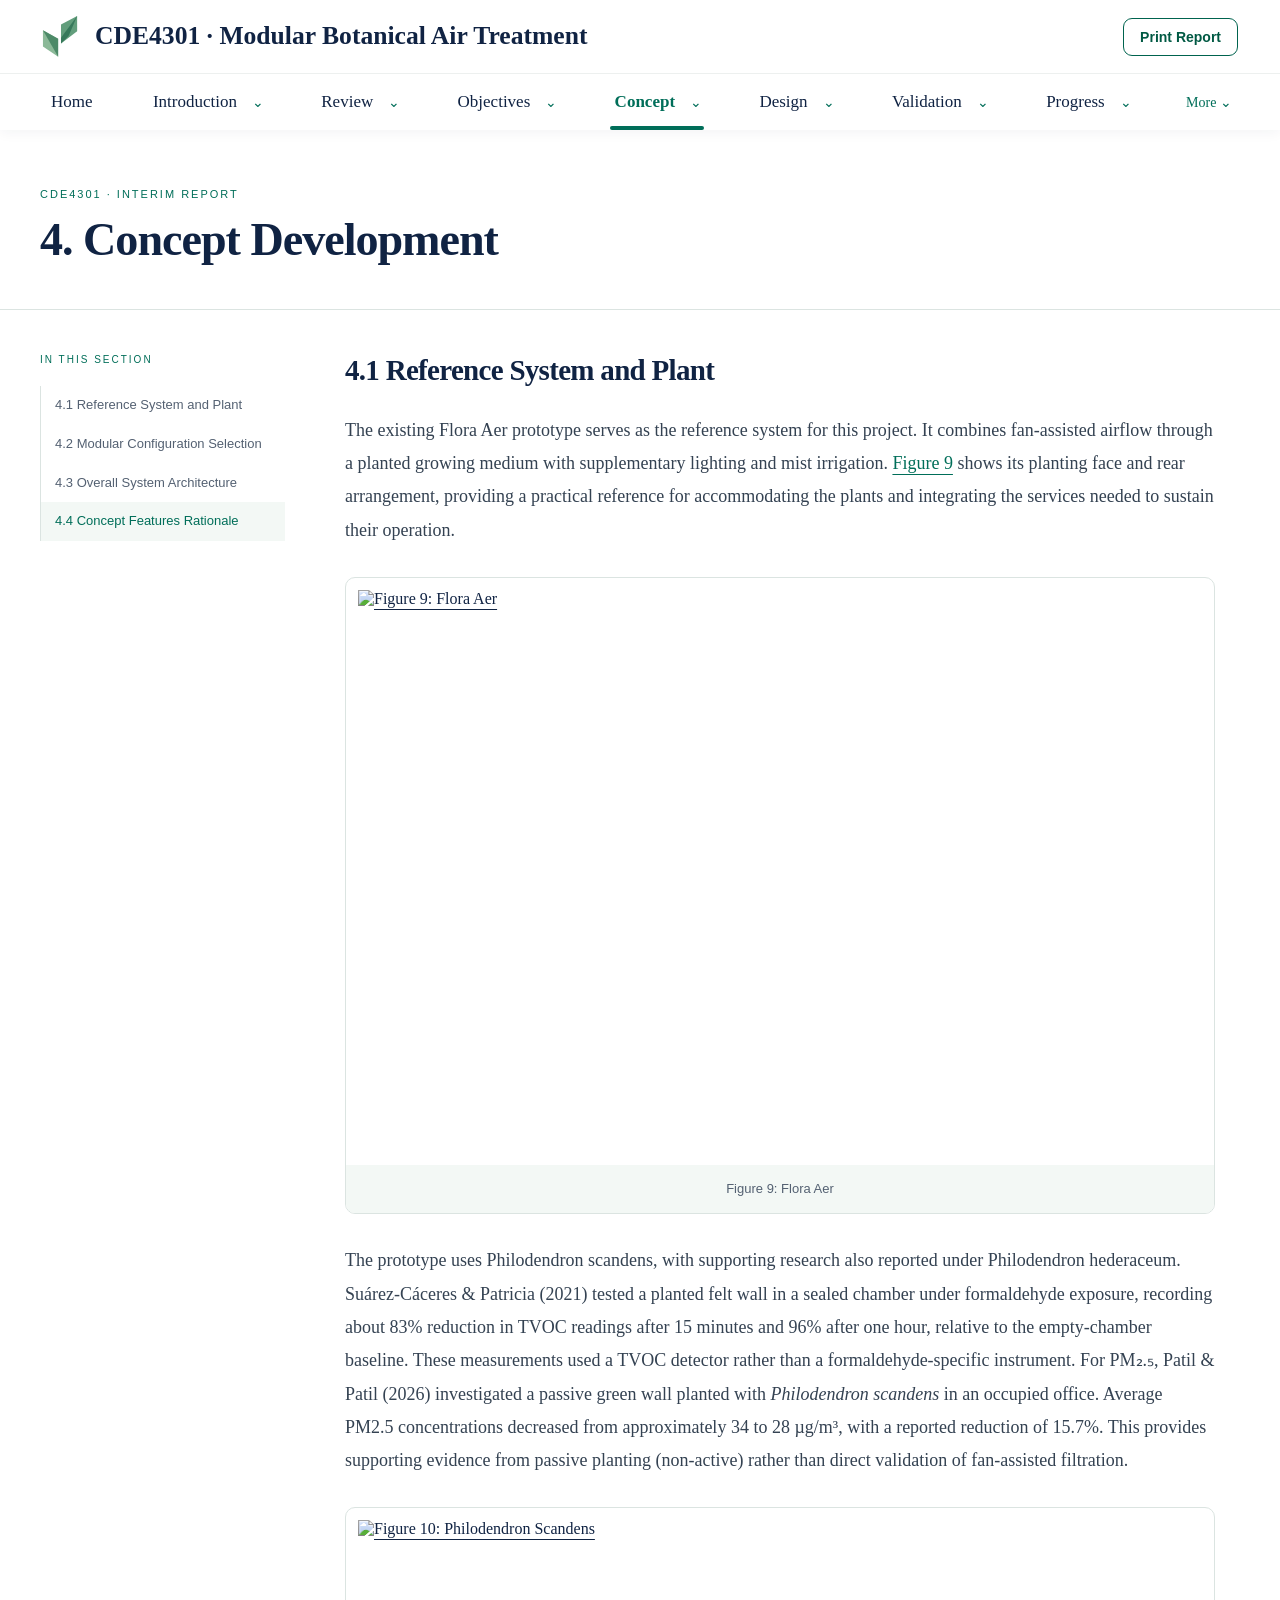
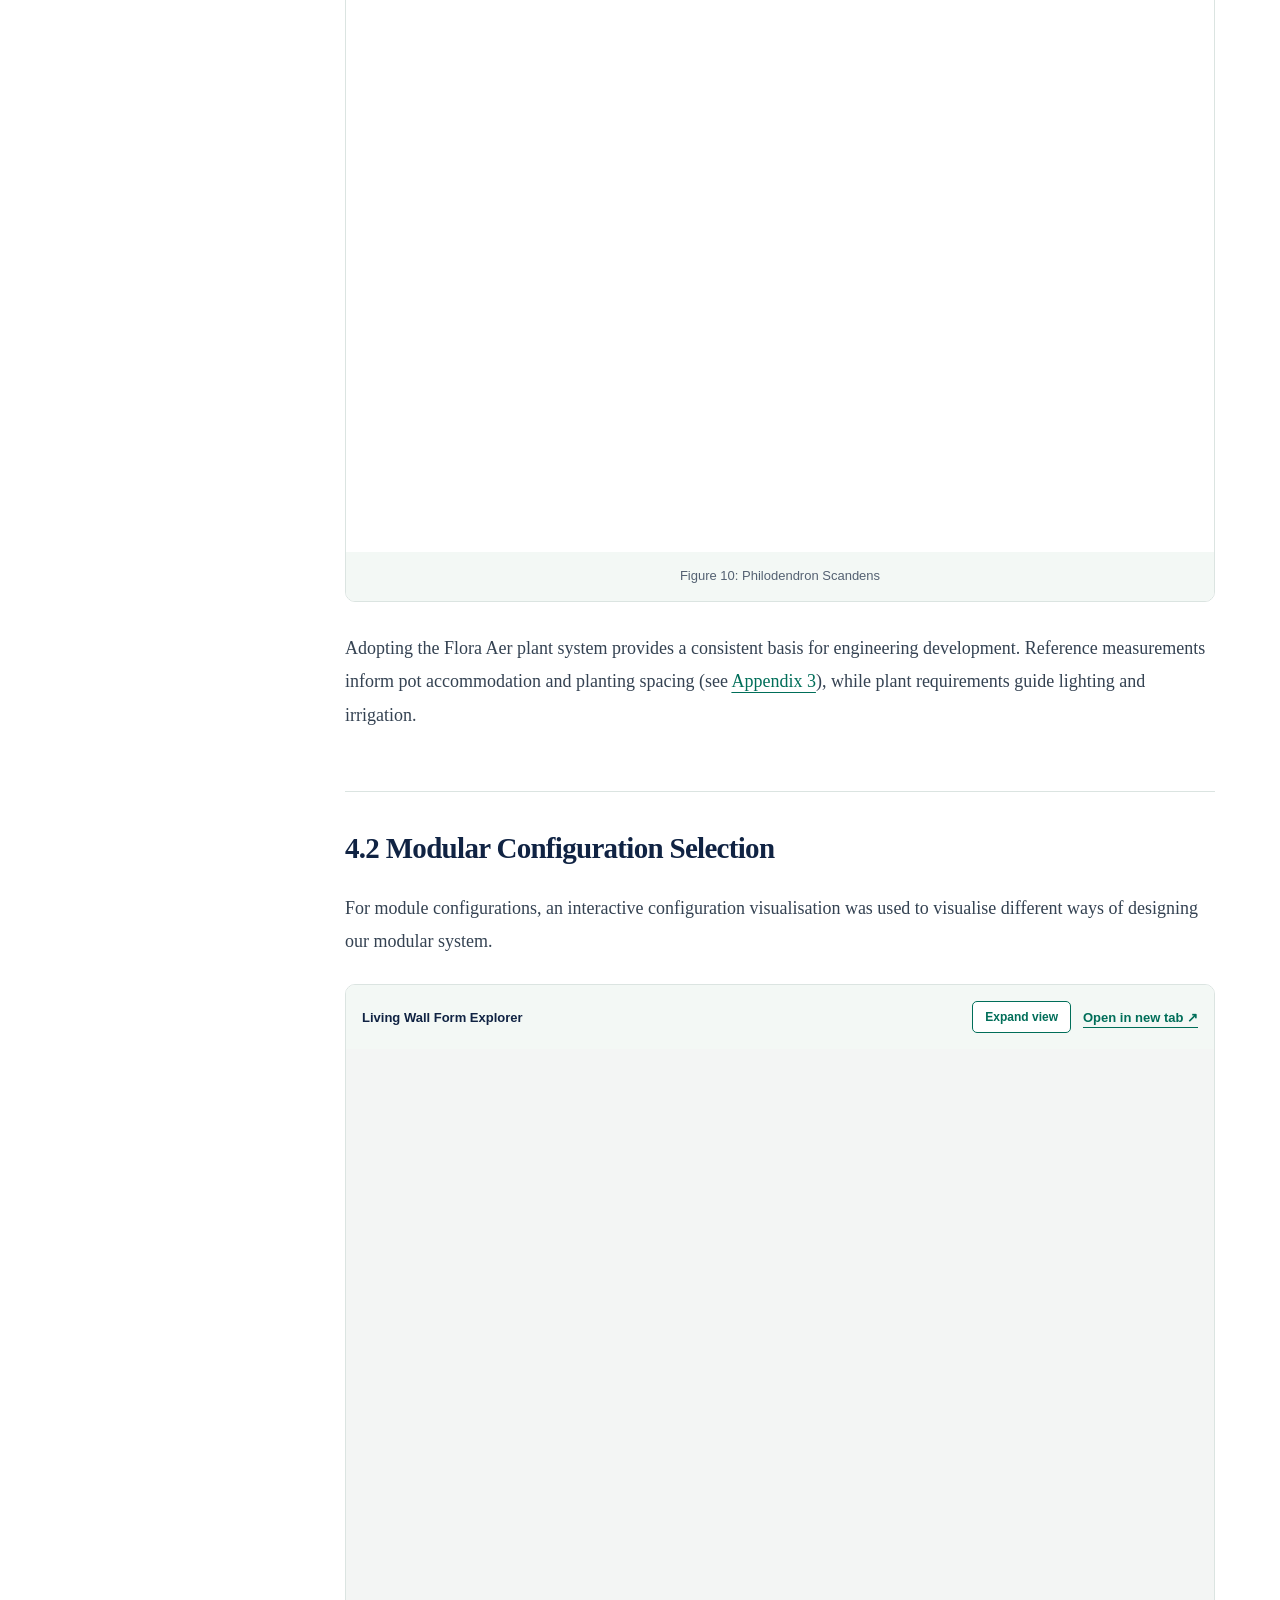
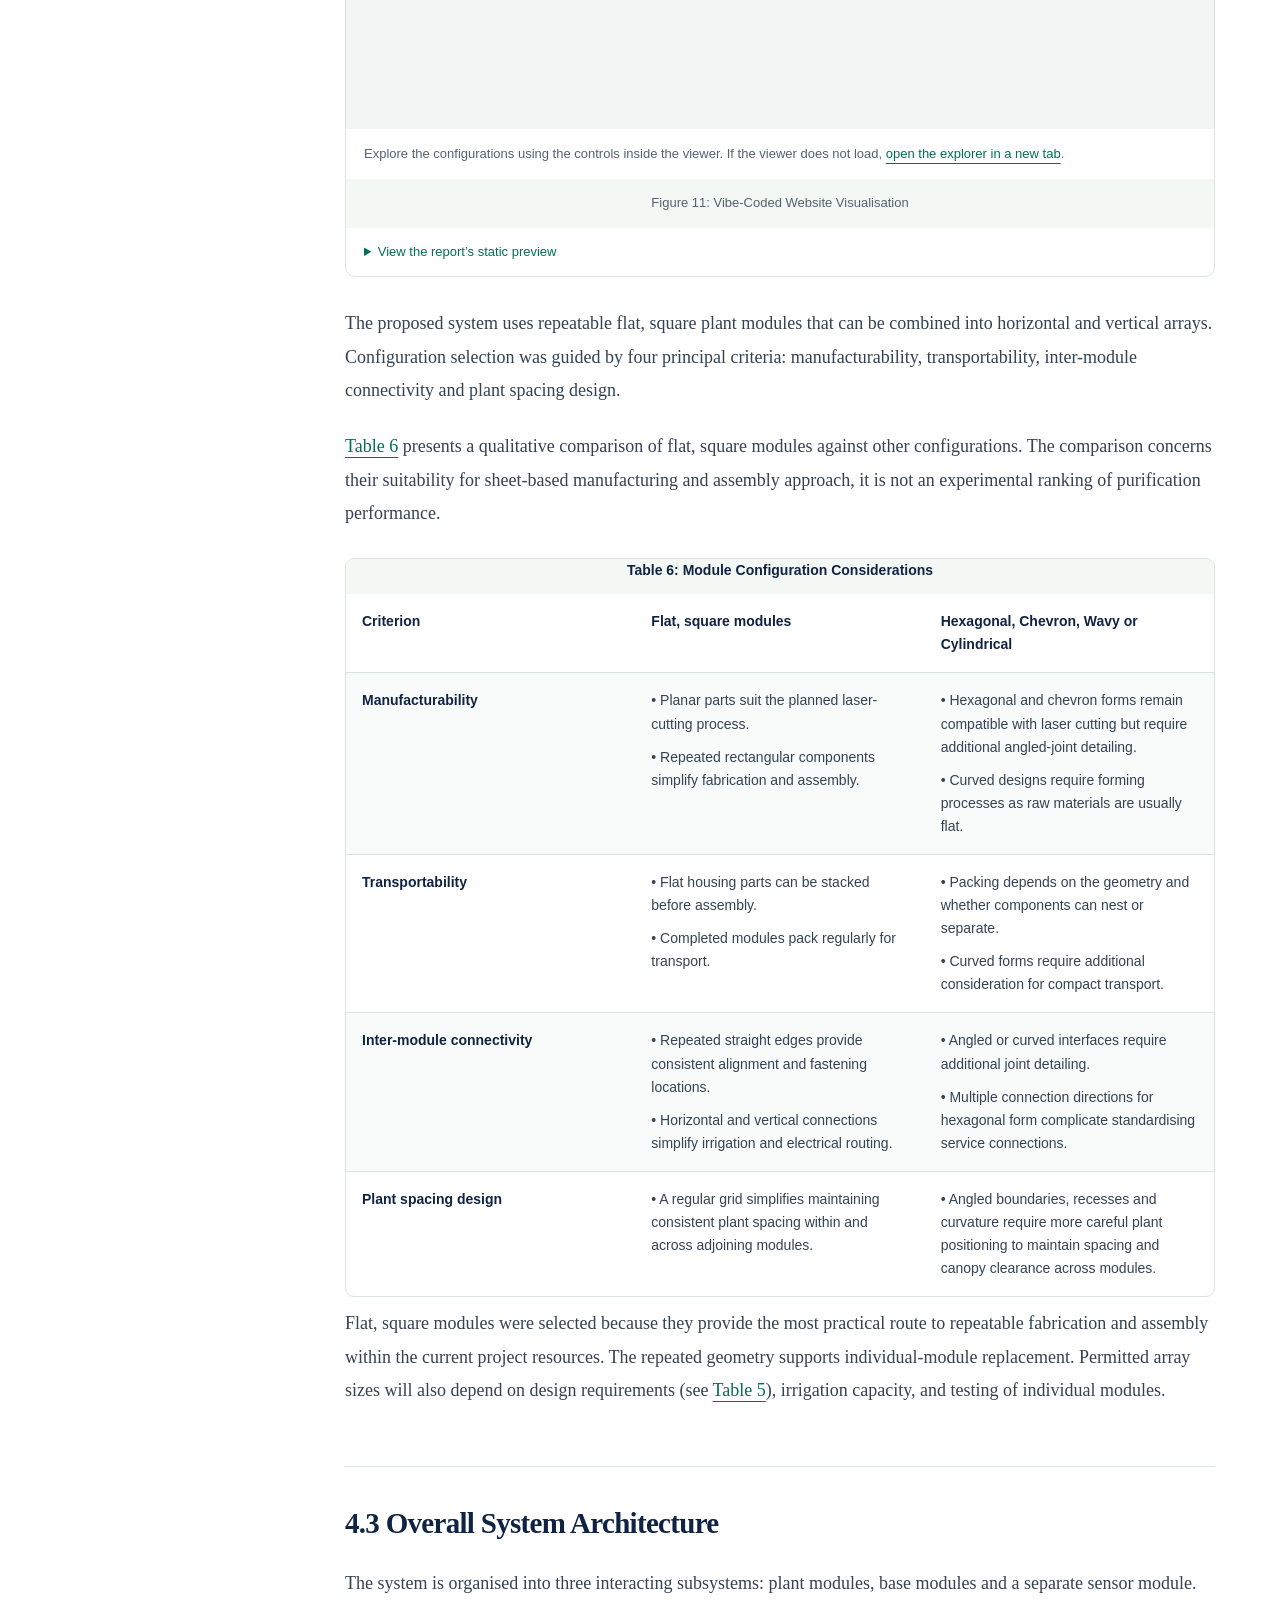
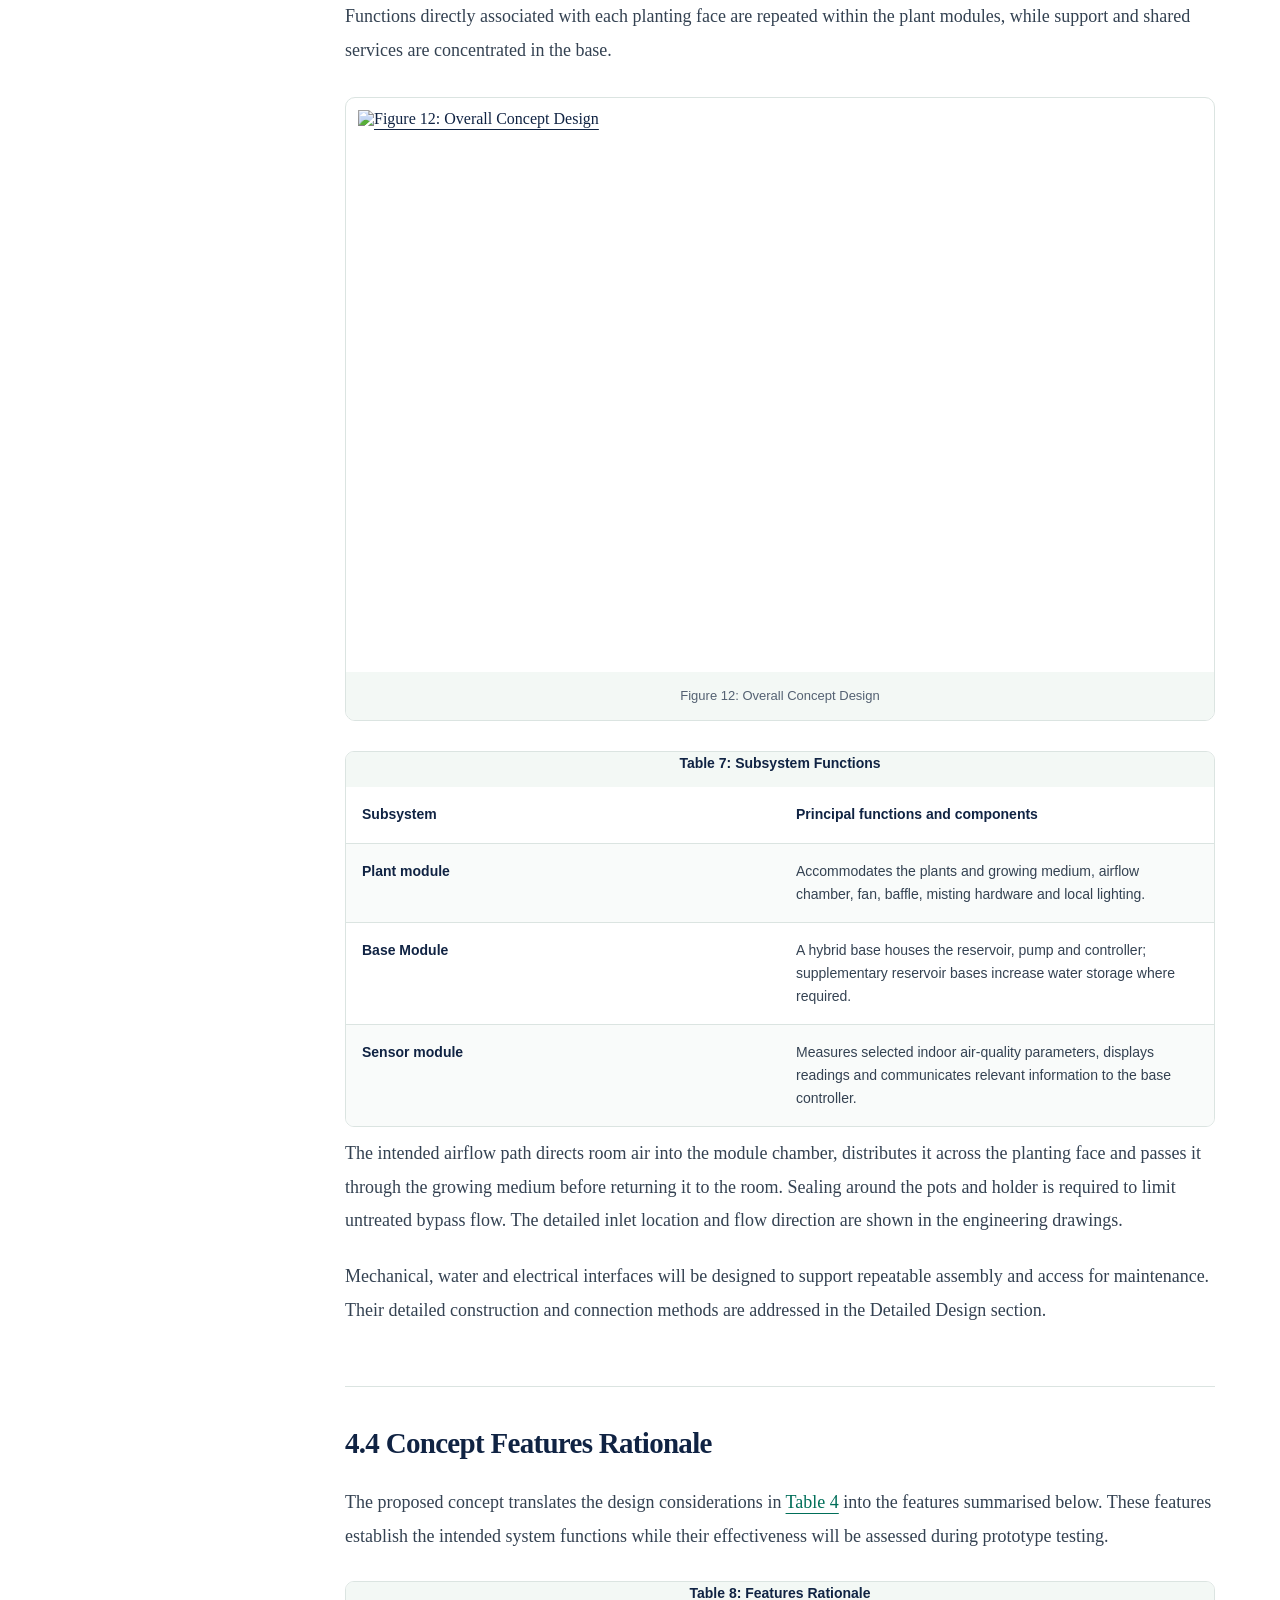
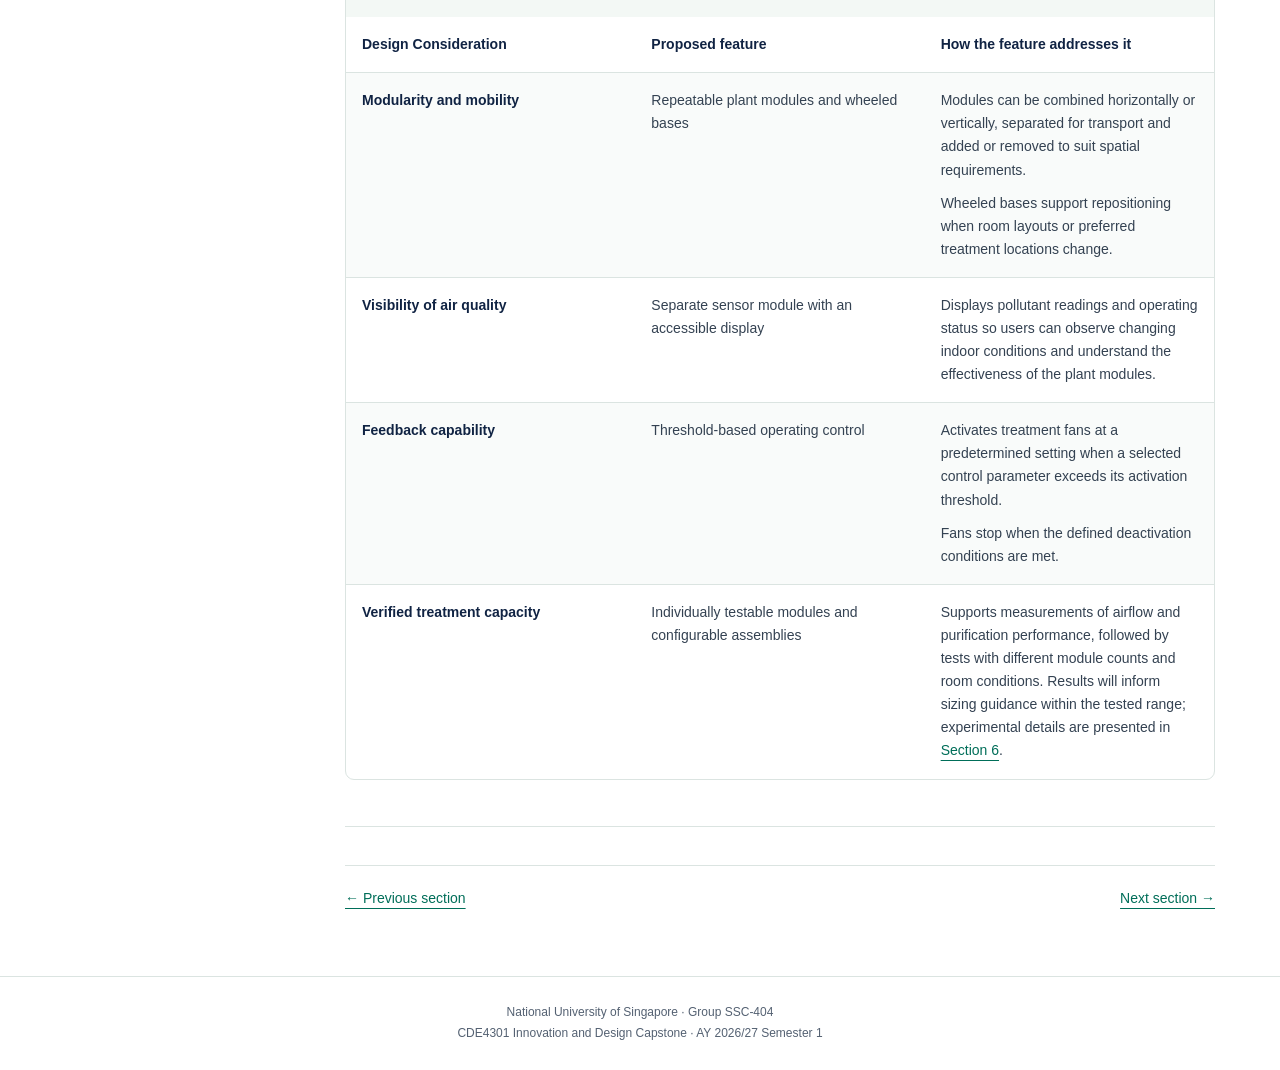
==== concept-development.html @ 8a62d9cc "Add files via upload" ====
<!DOCTYPE html>
<html lang="en">
<head>
<meta charset="utf-8">
<meta name="viewport" content="width=device-width, initial-scale=1">
<meta name="description" content="CDE4301 interim report: Design and Evaluation of a Modular Botanical Air-Treatment System, Group SSC-404, National University of Singapore.">
<title>4. Concept Development | CDE4301</title>
<style>
:root{--navy:#102343;--green:#006e59;--muted:#546172;--line:#dbe4e1;--pale:#f3f8f5;--header-height:130px}*{box-sizing:border-box}html{scroll-behavior:smooth;scroll-padding-top:calc(var(--header-height) + 24px)}body{margin:0;color:var(--navy);background:#fff;font-family:Georgia,'Times New Roman',serif}a{color:inherit;text-underline-offset:5px}button{font:inherit;cursor:pointer}a:focus-visible,button:focus-visible{outline:3px solid #bd8a23;outline-offset:5px}button,a{-webkit-tap-highlight-color:transparent}.skip{position:fixed;top:-80px;left:15px;z-index:100;background:white;padding:12px}.skip:focus{top:10px}.site-header{position:sticky;top:0;z-index:50;background:rgba(255,255,255,.98);box-shadow:0 3px 12px #1023430c}.topbar,.navigation{max-width:1440px;margin:auto;padding:0 42px}.topbar{min-height:74px;display:flex;align-items:center;justify-content:space-between;gap:24px;border-bottom:1px solid #edf0ef}.brand{display:flex;align-items:center;gap:15px;text-decoration:none;font-weight:700;font-size:clamp(18px,2vw,28px)}.brand svg{width:38px;flex-shrink:0}.print-button{display:flex;align-items:center;gap:9px;white-space:nowrap;background:white;color:#005943;border:1px solid #00634e;border-radius:9px;padding:10px 16px;font:600 14px Arial,sans-serif}.print-button svg{width:19px;height:19px}.nav-list{display:flex;justify-content:space-between;list-style:none;padding:0;margin:0;gap:10px}.nav-item{position:relative;display:flex;align-items:center;min-height:56px}.nav-link{padding:18px 9px;text-decoration:none;font-size:17px;white-space:nowrap}.nav-link[aria-current=page]{color:var(--green);font-weight:bold}.nav-link[aria-current=page]:after{content:'';position:absolute;bottom:0;left:4px;right:4px;height:4px;border-radius:2px;background:var(--green)}.toggle{border:0;background:none;color:var(--green);padding:14px 6px;font-size:14px}.dropdown{position:absolute;top:100%;left:0;width:285px;max-height:70vh;overflow:auto;list-style:none;padding:8px;margin:0;background:white;border:1px solid var(--line);border-radius:9px;box-shadow:0 10px 24px #10234316;display:none}.nav-item:last-child .dropdown{left:auto;right:0}.nav-item.open .dropdown{display:block}.dropdown a{display:block;padding:11px 12px;text-decoration:none;line-height:1.4;font:14px/1.5 Arial,sans-serif;border-radius:5px}.dropdown a:hover,.dropdown a:focus{background:var(--pale);color:var(--green)}.mobile-toggle{display:none}.cover{max-width:1440px;margin:auto;padding:44px 42px 32px;position:relative;overflow:hidden;text-align:center}.cover-content{position:relative;z-index:1}.university{display:flex;justify-content:center;align-items:center;min-height:103px;margin:0 auto 26px}.university img{width:260px;max-height:116px;object-fit:contain}.university-fallback{display:flex;gap:15px;align-items:center;text-align:left}.university-fallback strong{font:700 57px Arial,sans-serif;letter-spacing:-3px;border-right:1px solid #b8c5ce;padding-right:17px}.university-fallback span{font:16px/1.35 Arial,sans-serif}.eyebrow{font:12px/1.8 Arial,sans-serif;letter-spacing:2.7px;text-transform:uppercase;margin:12px 0 23px}.eyebrow:before,.eyebrow:after{content:'';display:inline-block;vertical-align:middle;width:60px;height:1px;background:#8fb6a4;margin:0 18px}h1{font-size:clamp(38px,4.6vw,68px);line-height:1.1;letter-spacing:-1.5px;max-width:1000px;margin:0 auto 12px}h1 span{display:block}.subtitle{font-size:clamp(23px,2.9vw,38px);font-style:italic;color:var(--muted);margin:10px 0 20px}.badge{display:inline-block;background:#dfecdf;color:#00543e;border-radius:30px;padding:7px 24px;font-size:23px;font-weight:bold}.academic{font-size:19px;color:var(--muted);margin:14px 0 30px}.actions{display:flex;justify-content:center;align-items:center;gap:30px;margin-bottom:42px}.primary{background:var(--green);color:white;border:1px solid var(--green);padding:14px 36px;border-radius:8px;text-decoration:none;font-size:20px;font-weight:bold;box-shadow:0 3px 6px #006e5912}.primary:hover{background:#005542}.text-button{border:0;background:none;color:#00634e;text-decoration:underline;font-size:18px;font-weight:bold}.team-heading{display:flex;align-items:center;gap:20px;font:600 13px Arial,sans-serif;letter-spacing:3px;margin:0 0 26px}.team-heading:before,.team-heading:after{content:'';height:1px;flex:1;background:#a7c1b4}.team{display:grid;grid-template-columns:repeat(3,1fr);gap:20px;text-align:left}.person{display:flex;align-items:center;gap:20px;padding:22px;border:1px solid #d5dddd;border-radius:15px;background:#ffffffed}.portrait{height:96px;width:96px;flex-shrink:0;border-radius:50%;overflow:hidden;display:grid;place-items:center;background:#edf0f2}.portrait img{width:100%;height:100%;object-fit:cover}.portrait span{font:700 25px Arial,sans-serif;color:white}.portrait.black{background:linear-gradient(140deg,#646b70,#161c21)}.portrait.yellow{background:linear-gradient(140deg,#efd574,#b18720)}.portrait.red{background:linear-gradient(140deg,#d97065,#9f302d)}.person h3{font-size:23px;margin:0 0 8px}.person p{font-size:16px;color:var(--muted);margin:0;line-height:1.5}.scroll-cue{display:inline-block;font:12px Arial,sans-serif;letter-spacing:.5px;color:var(--muted);margin:28px auto 0;text-decoration:none}.botanical{position:absolute;right:-25px;top:145px;width:310px;height:440px;color:#8fb58d;opacity:.4;pointer-events:none}.reading-section{border-top:1px solid var(--line);padding:72px 24px 76px}.reading-section.ack{background:var(--pale)}.reading-inner{max-width:790px;margin:auto}.section-kicker{font:11px Arial,sans-serif;text-transform:uppercase;letter-spacing:2px;color:var(--green);margin:0 0 14px}h2{font-size:37px;letter-spacing:-.7px;margin:0 0 27px}.prose{font-size:18px;line-height:1.85;color:#344252}.prose p{margin:0 0 21px}.section-end{display:flex;justify-content:space-between;align-items:center;gap:24px;margin-top:38px;padding-top:24px;border-top:1px solid var(--line);font:14px Arial,sans-serif}.section-end a{color:var(--green)}footer{padding:25px;text-align:center;color:var(--muted);font:12px/1.8 Arial,sans-serif;border-top:1px solid var(--line)}dialog{width:min(440px,calc(100% - 32px));border:1px solid var(--line);border-radius:14px;padding:28px;color:var(--navy);box-shadow:0 20px 80px #10234330}dialog::backdrop{background:#10234360}dialog h2{font-size:26px;margin-bottom:15px}dialog p{font:16px/1.65 Arial,sans-serif}dialog button{font-size:16px;margin-top:10px} [hidden]{display:none!important}
@media(min-width:1100px){.cover{min-height:calc(100svh - 130px);display:flex;align-items:center;justify-content:center}.cover-content{width:100%}}
@media(max-width:1100px){.topbar,.navigation{padding-left:22px;padding-right:22px}.nav-list{gap:1px}.nav-link{font-size:15px;padding-left:5px;padding-right:5px}.person{gap:13px;padding:17px}.portrait{width:68px;height:68px}.person h3{font-size:20px}.person p{font-size:14px}.cover{padding:35px 24px}.eyebrow:before,.eyebrow:after{width:25px;margin:0 10px}}
@media(max-width:780px){.topbar{min-height:72px;padding:14px 18px;gap:10px}.brand{font-size:17px;max-width:260px;line-height:1.3;gap:9px}.brand svg{width:28px}.print-button{padding:9px;font-size:12px}.print-button .pdf-label{display:none}.navigation{padding:0 18px}.mobile-toggle{display:flex;justify-content:space-between;width:100%;padding:13px 0;border:0;background:none;color:var(--green);font:600 14px Arial,sans-serif}.nav-list{display:none;max-height:65vh;overflow:auto;padding-bottom:15px}.navigation.expanded .nav-list{display:block}.nav-item{flex-wrap:wrap;min-height:42px}.nav-link{flex:1;font:15px Arial,sans-serif;padding:14px 8px}.nav-link[aria-current=page]:after{display:none}.toggle{padding:14px 20px}.dropdown,.nav-item:last-child .dropdown{position:static;width:100%;box-shadow:none;margin:0 0 8px;border:0;border-left:2px solid #cddfd4;border-radius:0;max-height:none}.cover{padding:36px 20px 24px}.eyebrow{font-size:10px;letter-spacing:1.5px}.eyebrow:before,.eyebrow:after{display:none}h1{letter-spacing:-1px}.academic{font-size:16px;line-height:1.8}.badge{font-size:20px}.actions{gap:18px;flex-wrap:wrap;margin-bottom:36px}.primary{font-size:17px;padding:13px 24px}.text-button{font-size:16px}.team{grid-template-columns:1fr;max-width:440px;margin:auto;gap:12px}.person{padding:15px 20px}.person h3{font-size:21px}.person p{font-size:15px}.portrait{height:66px;width:66px}.university-fallback strong{font-size:46px}.university-fallback span{font-size:13px}.university{min-height:70px;margin-bottom:25px}.botanical{opacity:.18;right:-150px;top:170px}.team-heading{font-size:11px;gap:12px;letter-spacing:2px}.reading-section{padding:48px 24px}.prose{font-size:17px;line-height:1.8}h2{font-size:31px}.section-end{align-items:flex-start}.university img{max-width:220px}}
@media(prefers-reduced-motion:reduce){html{scroll-behavior:auto}}
@media print{.site-header,.actions,.scroll-cue,.section-end,.skip,dialog,.botanical{display:none!important}.cover{min-height:0;padding:30px 0;break-after:page}.reading-section{padding:20px 0;border:0;background:white!important}.reading-inner{max-width:none}.team{gap:12px}.person{padding:12px}.portrait{height:50px;width:50px}.person h3{font-size:17px}.person p{font-size:12px}.prose{font-size:12pt;line-height:1.6}h1{font-size:38pt}h2{break-after:avoid}p{orphans:3;widows:3}footer{margin-top:30px}}

/* Face-centred framing using each original photograph's proportions.
   Percentage positioning preserves the crop at desktop and mobile sizes. */
.portrait{position:relative}
.portrait img{position:absolute;left:50%;top:50%;height:auto;max-width:none;object-fit:initial;transform-origin:center}
.portrait[data-image-slot="shadman"] img{width:190%;transform:translate(-49%,-54.5%)}
.portrait[data-image-slot="shawn"] img{width:210%;transform:translate(-52.5%,-48.5%)}
.portrait[data-image-slot="yibin"] img{width:210%;transform:translate(-52%,-35%)}

.university img{width:360px;height:auto;max-height:none;max-width:90vw}.university{margin-top:-35px;margin-bottom:0}
@media(max-width:780px){.university img{width:300px;max-width:90vw}}

.section-hero{max-width:1320px;margin:auto;padding:58px 40px 42px;border-bottom:1px solid var(--line)}
.section-hero h1{font-size:clamp(32px,3.6vw,51px);max-width:none;margin:0;line-height:1.15;letter-spacing:-1px}
.section-deck{font:17px/1.7 Arial,sans-serif;color:var(--muted);margin:20px 0 0}
.report-layout{max-width:1320px;margin:auto;display:grid;grid-template-columns:245px minmax(0,1fr);gap:60px;padding:42px 40px 70px}
.section-sidebar{align-self:start;position:sticky;top:calc(var(--header-height) + 25px);font:13px/1.6 Arial,sans-serif;max-height:calc(100vh - var(--header-height) - 45px);overflow:auto}
.section-sidebar>p{font-size:10px;letter-spacing:2px;color:var(--green);margin:0 0 18px}.section-sidebar ol{list-style:none;padding:0;margin:0;border-left:1px solid var(--line)}.section-sidebar a{display:block;padding:9px 14px;text-decoration:none;color:var(--muted)}.section-sidebar a:hover,.section-sidebar a:focus{color:var(--green);background:var(--pale)}
.report-body{min-width:0;max-width:870px}.report-subsection{padding-bottom:36px;margin-bottom:38px;border-bottom:1px solid var(--line)}.report-subsection h2{font-size:29px;line-height:1.3;margin:0 0 24px}.report-subsection>p{font-size:18px;line-height:1.85;color:#344252;margin:0 0 23px}.report-subsection p a{color:var(--green)}
figure{margin:30px 0;background:#fff;border:1px solid var(--line);border-radius:10px;overflow:hidden}figure>a{display:block;padding:12px}figure img{display:block;width:100%;height:auto;max-height:620px;object-fit:contain}figcaption{background:var(--pale);padding:14px 20px;font:13px/1.6 Arial,sans-serif;color:var(--muted)}
@media(max-width:1000px){.report-layout{grid-template-columns:190px minmax(0,1fr);gap:30px;padding-left:25px;padding-right:25px}.section-hero{padding-left:25px;padding-right:25px}}
@media(max-width:780px){.section-hero{padding:36px 24px 30px}.section-hero h1 br{display:none}.report-layout{display:block;padding:28px 24px 45px}.section-sidebar{position:static;max-height:none;margin-bottom:38px}.section-sidebar ol{display:grid;grid-template-columns:1fr 1fr;gap:4px}.section-sidebar a{padding:8px;font-size:12px}.report-subsection h2{font-size:26px}.report-subsection>p{font-size:17px}.report-subsection{margin-bottom:30px;padding-bottom:25px}figure>a{padding:5px}}
@media print{.section-sidebar{display:none}.report-layout{display:block;padding:0}.section-hero{padding:0 0 30px}.report-subsection>p{font-size:12pt}.report-subsection h2{font-size:19pt}figure{break-inside:avoid}figure img{max-height:400px}.report-subsection{border:0}.section-hero h1{font-size:28pt}}
</style>
<link rel="stylesheet" href="report.css"><style>[id^="appendix-"], [id^="figure-"], [id^="table-"], [id^="equation-"] { scroll-margin-top: 24px; }</style></head>
<body>
<a class="skip" href="#main">Skip to content</a>
<header class="site-header" id="site-header">
<div class="topbar"><a class="brand" href="index.html" aria-label="CDE4301 report home"><svg viewbox="0 0 40 44" aria-hidden="true"><path fill="#629e7c" d="M20 23V9L37 0v16L20 29Z"></path><path fill="#37795b" d="m20 23 17-23-9 21-8 8Z"></path><path fill="#8bb998" d="M17 43 1 32V15l16 9Z"></path><path fill="#4d8a68" d="M17 43 1 15l16 9Z"></path></svg><span>CDE4301 · Modular Botanical Air Treatment</span></a>
<button class="print-button" type="button" data-pdf><svg viewbox="0 0 24 24" fill="none" stroke="currentColor" stroke-width="1.5" aria-hidden="true"><path d="M6 9V3h12v6M6 18H3V9h18v9h-3M6 14h12v8H6zM17 12h1"></path></svg><span>Print Report<span class="pdf-label"> (PDF)</span></span></button></div>
<nav class="navigation" aria-label="Report navigation"><button class="mobile-toggle" aria-expanded="false" aria-controls="nav-list">Explore the report <span aria-hidden="true">☰</span></button><ul class="nav-list" id="nav-list"><li class="nav-item"><a class="nav-link" href="index.html">Home</a></li></ul></nav>
</header>
<main id="main" class="engineering-page"><div class="section-hero"><p class="section-kicker">CDE4301 · Interim report</p><h1>4. Concept Development</h1></div><div class="report-layout"><aside class="section-sidebar" aria-label="On this page"><p>IN THIS SECTION</p><ol><li><a href="#reference-system">4.1 Reference System and Plant</a></li><li><a href="#configuration">4.2 Modular Configuration Selection</a></li><li><a href="#architecture">4.3 Overall System Architecture</a></li><li><a href="#rationale">4.4 Concept Features Rationale</a></li></ol></aside><article class="report-body"><section class="report-subsection" id="reference-system"><h2>4.1 Reference System and Plant</h2><p>The existing Flora Aer prototype serves as the reference system for this project. It combines fan-assisted airflow through a planted growing medium with supplementary lighting and mist irrigation. <a class="cross-ref" href="#figure-9">Figure 9</a> shows its planting face and rear arrangement, providing a practical reference for accommodating the plants and integrating the services needed to sustain their operation.</p><figure id="figure-9"><a href="assets/report-figure-9-1.png" target="_blank" rel="noopener" aria-label="Open Figure 9 at full size"><img src="assets/report-figure-9-1.png" alt="Figure 9: Flora Aer" loading="lazy" decoding="async" width="1536" height="1024"></a><figcaption>Figure 9: Flora Aer</figcaption></figure><p>The prototype uses Philodendron scandens, with supporting research also reported under Philodendron hederaceum. Suárez-Cáceres &amp; Patricia (2021) tested a planted felt wall in a sealed chamber under formaldehyde exposure, recording about 83% reduction in TVOC readings after 15 minutes and 96% after one hour, relative to the empty-chamber baseline. These measurements used a TVOC detector rather than a formaldehyde-specific instrument. For PM₂.₅, Patil &amp; Patil (2026) investigated a passive green wall planted with <em>Philodendron scandens</em> in an occupied office. Average PM2.5 concentrations decreased from approximately 34 to 28 µg/m³, with a reported reduction of 15.7%. This provides supporting evidence from passive planting (non-active) rather than direct validation of fan-assisted filtration.</p><figure id="figure-10"><a href="assets/report-figure-10-1.png" target="_blank" rel="noopener" aria-label="Open Figure 10 at full size"><img src="assets/report-figure-10-1.png" alt="Figure 10: Philodendron Scandens" loading="lazy" decoding="async" width="396" height="505"></a><figcaption>Figure 10: Philodendron Scandens</figcaption></figure><p>Adopting the Flora Aer plant system provides a consistent basis for engineering development. Reference measurements inform pot accommodation and planting spacing (see <a class="cross-ref" href="appendices.html#appendix-3">Appendix 3</a>), while plant requirements guide lighting and irrigation.</p></section><section class="report-subsection" id="configuration"><h2>4.2 Modular Configuration Selection</h2><p>For module configurations, an interactive configuration visualisation was used to visualise different ways of designing our modular system. </p><figure id="figure-11" class="interactive-figure"><div class="explorer-toolbar"><span>Living Wall Form Explorer</span><div><button type="button" id="expand-explorer">Expand view</button><a href="https://livingwall-l3kwdyjj.manus.space/" target="_blank" rel="noopener">Open in new tab ↗</a></div></div><div class="explorer-stage" id="explorer-stage"><iframe src="https://livingwall-l3kwdyjj.manus.space/" title="Interactive Living Wall Form Explorer — explore modular configurations" loading="lazy" allow="fullscreen" allowfullscreen referrerpolicy="strict-origin-when-cross-origin"></iframe></div><p class="embed-help">Explore the configurations using the controls inside the viewer. If the viewer does not load, <a href="https://livingwall-l3kwdyjj.manus.space/" target="_blank" rel="noopener">open the explorer in a new tab</a>.</p><figcaption>Figure 11: Vibe-Coded Website Visualisation</figcaption><details class="preview-details"><summary>View the report’s static preview</summary><img src="assets/figure-11-configuration-preview.png" alt="Preview of the Living Wall Form Explorer" loading="lazy" width="859" height="487"></details></figure><p>The proposed system uses repeatable flat, square plant modules that can be combined into horizontal and vertical arrays. Configuration selection was guided by four principal criteria: manufacturability, transportability, inter-module connectivity and plant spacing design. </p><p><a class="cross-ref" href="#table-6">Table 6</a> presents a qualitative comparison of flat, square modules against other configurations. The comparison concerns their suitability for sheet-based manufacturing and assembly approach, it is not an experimental ranking of purification performance.</p><div class="table-scroll" tabindex="0" role="region" aria-label="Table 6"><table id="table-6"><caption>Table 6: Module Configuration Considerations</caption><tr><th scope="col"><p>Criterion</p></th><th scope="col"><p>Flat, square modules</p></th><th scope="col"><p>Hexagonal, Chevron, Wavy or Cylindrical</p></th></tr><tr><th scope="row"><p>Manufacturability</p></th><td><p>• Planar parts suit the planned laser-cutting process.</p><p>• Repeated rectangular components simplify fabrication and assembly.</p></td><td><p>• Hexagonal and chevron forms remain compatible with laser cutting but require additional angled-joint detailing.</p><p>• Curved designs require forming processes as raw materials are usually flat.</p></td></tr><tr><th scope="row"><p>Transportability</p></th><td><p>• Flat housing parts can be stacked before assembly.</p><p>• Completed modules pack regularly for transport.</p></td><td><p>• Packing depends on the geometry and whether components can nest or separate.</p><p>• Curved forms require additional consideration for compact transport.</p></td></tr><tr><th scope="row"><p>Inter-module connectivity</p></th><td><p>• Repeated straight edges provide consistent alignment and fastening locations.</p><p>• Horizontal and vertical connections simplify irrigation and electrical routing.</p></td><td><p>• Angled or curved interfaces require additional joint detailing.</p><p>• Multiple connection directions for hexagonal form complicate standardising service connections.</p></td></tr><tr><th scope="row"><p>Plant spacing design </p></th><td><p>• A regular grid simplifies maintaining consistent plant spacing within and across adjoining modules.</p></td><td><p>• Angled boundaries, recesses and curvature require more careful plant positioning to maintain spacing and canopy clearance across modules.</p></td></tr></table></div><p>Flat, square modules were selected because they provide the most practical route to repeatable fabrication and assembly within the current project resources. The repeated geometry supports individual-module replacement.  Permitted array sizes will also depend on design requirements (see <a class="cross-ref" href="project-definition.html#table-5">Table 5</a>), irrigation capacity, and testing of individual modules.</p></section><section class="report-subsection" id="architecture"><h2>4.3 Overall System Architecture</h2><p>The system is organised into three interacting subsystems: plant modules, base modules and a separate sensor module. Functions directly associated with each planting face are repeated within the plant modules, while support and shared services are concentrated in the base.</p><figure id="figure-12"><a href="assets/report-figure-12-1.png" target="_blank" rel="noopener" aria-label="Open Figure 12 at full size"><img src="assets/report-figure-12-1.png" alt="Figure 12: Overall Concept Design" loading="lazy" decoding="async" width="568" height="370"></a><figcaption>Figure 12: Overall Concept Design</figcaption></figure><div class="table-scroll" tabindex="0" role="region" aria-label="Table 7"><table id="table-7"><caption>Table 7: Subsystem Functions</caption><tr><th scope="col"><p>Subsystem</p></th><th scope="col"><p>Principal functions and components</p></th></tr><tr><th scope="row"><p>Plant module</p></th><td><p>Accommodates the plants and growing medium, airflow chamber, fan, baffle, misting hardware and local lighting.</p></td></tr><tr><th scope="row"><p>Base Module</p></th><td><p>A hybrid base houses the reservoir, pump and controller; supplementary reservoir bases increase water storage where required. </p></td></tr><tr><th scope="row"><p>Sensor module</p></th><td><p>Measures selected indoor air-quality parameters, displays readings and communicates relevant information to the base controller.</p></td></tr></table></div><p>The intended airflow path directs room air into the module chamber, distributes it across the planting face and passes it through the growing medium before returning it to the room. Sealing around the pots and holder is required to limit untreated bypass flow. The detailed inlet location and flow direction are shown in the engineering drawings.</p><p>Mechanical, water and electrical interfaces will be designed to support repeatable assembly and access for maintenance. Their detailed construction and connection methods are addressed in the Detailed Design section.</p></section><section class="report-subsection" id="rationale"><h2>4.4 Concept Features Rationale</h2><p>The proposed concept translates the design considerations in <a class="cross-ref" href="project-definition.html#table-4">Table 4</a> into the features summarised below. These features establish the intended system functions while their effectiveness will be assessed during prototype testing. </p><div class="table-scroll" tabindex="0" role="region" aria-label="Table 8"><table id="table-8"><caption>Table 8: Features Rationale</caption><tr><th scope="col"><p>Design Consideration</p></th><th scope="col"><p>Proposed feature</p></th><th scope="col"><p>How the feature addresses it</p></th></tr><tr><th scope="row"><p>Modularity and mobility</p></th><td><p>Repeatable plant modules and wheeled bases</p></td><td><p>Modules can be combined horizontally or vertically, separated for transport and added or removed to suit spatial requirements. </p><p>Wheeled bases support repositioning when room layouts or preferred treatment locations change.</p></td></tr><tr><th scope="row"><p>Visibility of air quality</p></th><td><p>Separate sensor module with an accessible display</p></td><td><p>Displays pollutant readings and operating status so users can observe changing indoor conditions and understand the effectiveness of the plant modules. </p></td></tr><tr><th scope="row"><p>Feedback capability</p></th><td><p>Threshold-based operating control</p></td><td><p>Activates treatment fans at a predetermined setting when a selected control parameter exceeds its activation threshold. </p><p>Fans stop when the defined deactivation conditions are met.</p></td></tr><tr><th scope="row"><p>Verified treatment capacity</p></th><td><p>Individually testable modules and configurable assemblies</p></td><td><p>Supports measurements of airflow and purification performance, followed by tests with different module counts and room conditions. Results will inform sizing guidance within the tested range; experimental details are presented in <a class="cross-ref" href="validation.html">Section 6</a>. </p></td></tr></table></div></section><div class="section-end"><a href="project-definition.html">← Previous section</a><a href="engineering-design.html">Next section →</a></div></article></div></main><footer>National University of Singapore · Group SSC-404<br>CDE4301 Innovation and Design Capstone · AY 2026/27 Semester 1</footer>
<dialog id="notice" aria-labelledby="notice-title"><h2 id="notice-title">Report in preparation</h2><p id="notice-text"></p><form method="dialog"><button class="primary">Close</button></form></dialog>
<script src="report.js" defer></script></body></html>
---- report.css ----
:root{--navy:#102343;--green:#006e59;--muted:#546172;--line:#dbe4e1;--pale:#f3f8f5;--header-height:130px}*{box-sizing:border-box}html{scroll-behavior:smooth;scroll-padding-top:calc(var(--header-height) + 24px)}body{margin:0;color:var(--navy);background:#fff;font-family:Georgia,'Times New Roman',serif}a{color:inherit;text-underline-offset:5px}button{font:inherit;cursor:pointer}a:focus-visible,button:focus-visible{outline:3px solid #bd8a23;outline-offset:5px}button,a{-webkit-tap-highlight-color:transparent}.skip{position:fixed;top:-80px;left:15px;z-index:100;background:white;padding:12px}.skip:focus{top:10px}.site-header{position:sticky;top:0;z-index:50;background:rgba(255,255,255,.98);box-shadow:0 3px 12px #1023430c}.topbar,.navigation{max-width:1440px;margin:auto;padding:0 42px}.topbar{min-height:74px;display:flex;align-items:center;justify-content:space-between;gap:24px;border-bottom:1px solid #edf0ef}.brand{display:flex;align-items:center;gap:15px;text-decoration:none;font-weight:700;font-size:clamp(18px,2vw,28px)}.brand svg{width:38px;flex-shrink:0}.print-button{display:flex;align-items:center;gap:9px;white-space:nowrap;background:white;color:#005943;border:1px solid #00634e;border-radius:9px;padding:10px 16px;font:600 14px Arial,sans-serif}.print-button svg{width:19px;height:19px}.nav-list{display:flex;justify-content:space-between;list-style:none;padding:0;margin:0;gap:10px}.nav-item{position:relative;display:flex;align-items:center;min-height:56px}.nav-link{padding:18px 9px;text-decoration:none;font-size:17px;white-space:nowrap}.nav-link[aria-current=page]{color:var(--green);font-weight:bold}.nav-link[aria-current=page]:after{content:'';position:absolute;bottom:0;left:4px;right:4px;height:4px;border-radius:2px;background:var(--green)}.toggle{border:0;background:none;color:var(--green);padding:14px 6px;font-size:14px}.dropdown{position:absolute;top:100%;left:0;width:285px;max-height:70vh;overflow:auto;list-style:none;padding:8px;margin:0;background:white;border:1px solid var(--line);border-radius:9px;box-shadow:0 10px 24px #10234316;display:none}.nav-item:last-child .dropdown{left:auto;right:0}.nav-item.open .dropdown{display:block}.dropdown a{display:block;padding:11px 12px;text-decoration:none;line-height:1.4;font:14px/1.5 Arial,sans-serif;border-radius:5px}.dropdown a:hover,.dropdown a:focus{background:var(--pale);color:var(--green)}.mobile-toggle{display:none}.cover{max-width:1440px;margin:auto;padding:44px 42px 32px;position:relative;overflow:hidden;text-align:center}.cover-content{position:relative;z-index:1}.university{display:flex;justify-content:center;align-items:center;min-height:103px;margin:0 auto 26px}.university img{width:260px;max-height:116px;object-fit:contain}.university-fallback{display:flex;gap:15px;align-items:center;text-align:left}.university-fallback strong{font:700 57px Arial,sans-serif;letter-spacing:-3px;border-right:1px solid #b8c5ce;padding-right:17px}.university-fallback span{font:16px/1.35 Arial,sans-serif}.eyebrow{font:12px/1.8 Arial,sans-serif;letter-spacing:2.7px;text-transform:uppercase;margin:12px 0 23px}.eyebrow:before,.eyebrow:after{content:'';display:inline-block;vertical-align:middle;width:60px;height:1px;background:#8fb6a4;margin:0 18px}h1{font-size:clamp(38px,4.6vw,68px);line-height:1.1;letter-spacing:-1.5px;max-width:1000px;margin:0 auto 12px}h1 span{display:block}.subtitle{font-size:clamp(23px,2.9vw,38px);font-style:italic;color:var(--muted);margin:10px 0 20px}.badge{display:inline-block;background:#dfecdf;color:#00543e;border-radius:30px;padding:7px 24px;font-size:23px;font-weight:bold}.academic{font-size:19px;color:var(--muted);margin:14px 0 30px}.actions{display:flex;justify-content:center;align-items:center;gap:30px;margin-bottom:42px}.primary{background:var(--green);color:white;border:1px solid var(--green);padding:14px 36px;border-radius:8px;text-decoration:none;font-size:20px;font-weight:bold;box-shadow:0 3px 6px #006e5912}.primary:hover{background:#005542}.text-button{border:0;background:none;color:#00634e;text-decoration:underline;font-size:18px;font-weight:bold}.team-heading{display:flex;align-items:center;gap:20px;font:600 13px Arial,sans-serif;letter-spacing:3px;margin:0 0 26px}.team-heading:before,.team-heading:after{content:'';height:1px;flex:1;background:#a7c1b4}.team{display:grid;grid-template-columns:repeat(3,1fr);gap:20px;text-align:left}.person{display:flex;align-items:center;gap:20px;padding:22px;border:1px solid #d5dddd;border-radius:15px;background:#ffffffed}.portrait{height:96px;width:96px;flex-shrink:0;border-radius:50%;overflow:hidden;display:grid;place-items:center;background:#edf0f2}.portrait img{width:100%;height:100%;object-fit:cover}.portrait span{font:700 25px Arial,sans-serif;color:white}.portrait.black{background:linear-gradient(140deg,#646b70,#161c21)}.portrait.yellow{background:linear-gradient(140deg,#efd574,#b18720)}.portrait.red{background:linear-gradient(140deg,#d97065,#9f302d)}.person h3{font-size:23px;margin:0 0 8px}.person p{font-size:16px;color:var(--muted);margin:0;line-height:1.5}.scroll-cue{display:inline-block;font:12px Arial,sans-serif;letter-spacing:.5px;color:var(--muted);margin:28px auto 0;text-decoration:none}.botanical{position:absolute;right:-25px;top:145px;width:310px;height:440px;color:#8fb58d;opacity:.4;pointer-events:none}.reading-section{border-top:1px solid var(--line);padding:72px 24px 76px}.reading-section.ack{background:var(--pale)}.reading-inner{max-width:790px;margin:auto}.section-kicker{font:11px Arial,sans-serif;text-transform:uppercase;letter-spacing:2px;color:var(--green);margin:0 0 14px}h2{font-size:37px;letter-spacing:-.7px;margin:0 0 27px}.prose{font-size:18px;line-height:1.85;color:#344252}.prose p{margin:0 0 21px}.section-end{display:flex;justify-content:space-between;align-items:center;gap:24px;margin-top:38px;padding-top:24px;border-top:1px solid var(--line);font:14px Arial,sans-serif}.section-end a{color:var(--green)}footer{padding:25px;text-align:center;color:var(--muted);font:12px/1.8 Arial,sans-serif;border-top:1px solid var(--line)}dialog{width:min(440px,calc(100% - 32px));border:1px solid var(--line);border-radius:14px;padding:28px;color:var(--navy);box-shadow:0 20px 80px #10234330}dialog::backdrop{background:#10234360}dialog h2{font-size:26px;margin-bottom:15px}dialog p{font:16px/1.65 Arial,sans-serif}dialog button{font-size:16px;margin-top:10px} [hidden]{display:none!important}
@media(min-width:1100px){.cover{min-height:calc(100svh - 130px);display:flex;align-items:center;justify-content:center}.cover-content{width:100%}}
@media(max-width:1100px){.topbar,.navigation{padding-left:22px;padding-right:22px}.nav-list{gap:1px}.nav-link{font-size:15px;padding-left:5px;padding-right:5px}.person{gap:13px;padding:17px}.portrait{width:68px;height:68px}.person h3{font-size:20px}.person p{font-size:14px}.cover{padding:35px 24px}.eyebrow:before,.eyebrow:after{width:25px;margin:0 10px}}
@media(max-width:780px){.topbar{min-height:72px;padding:14px 18px;gap:10px}.brand{font-size:17px;max-width:260px;line-height:1.3;gap:9px}.brand svg{width:28px}.print-button{padding:9px;font-size:12px}.print-button .pdf-label{display:none}.navigation{padding:0 18px}.mobile-toggle{display:flex;justify-content:space-between;width:100%;padding:13px 0;border:0;background:none;color:var(--green);font:600 14px Arial,sans-serif}.nav-list{display:none;max-height:65vh;overflow:auto;padding-bottom:15px}.navigation.expanded .nav-list{display:block}.nav-item{flex-wrap:wrap;min-height:42px}.nav-link{flex:1;font:15px Arial,sans-serif;padding:14px 8px}.nav-link[aria-current=page]:after{display:none}.toggle{padding:14px 20px}.dropdown,.nav-item:last-child .dropdown{position:static;width:100%;box-shadow:none;margin:0 0 8px;border:0;border-left:2px solid #cddfd4;border-radius:0;max-height:none}.cover{padding:36px 20px 24px}.eyebrow{font-size:10px;letter-spacing:1.5px}.eyebrow:before,.eyebrow:after{display:none}h1{letter-spacing:-1px}.academic{font-size:16px;line-height:1.8}.badge{font-size:20px}.actions{gap:18px;flex-wrap:wrap;margin-bottom:36px}.primary{font-size:17px;padding:13px 24px}.text-button{font-size:16px}.team{grid-template-columns:1fr;max-width:440px;margin:auto;gap:12px}.person{padding:15px 20px}.person h3{font-size:21px}.person p{font-size:15px}.portrait{height:66px;width:66px}.university-fallback strong{font-size:46px}.university-fallback span{font-size:13px}.university{min-height:70px;margin-bottom:25px}.botanical{opacity:.18;right:-150px;top:170px}.team-heading{font-size:11px;gap:12px;letter-spacing:2px}.reading-section{padding:48px 24px}.prose{font-size:17px;line-height:1.8}h2{font-size:31px}.section-end{align-items:flex-start}.university img{max-width:220px}}
@media(prefers-reduced-motion:reduce){html{scroll-behavior:auto}}
@media print{.site-header,.actions,.scroll-cue,.section-end,.skip,dialog,.botanical{display:none!important}.cover{min-height:0;padding:30px 0;break-after:page}.reading-section{padding:20px 0;border:0;background:white!important}.reading-inner{max-width:none}.team{gap:12px}.person{padding:12px}.portrait{height:50px;width:50px}.person h3{font-size:17px}.person p{font-size:12px}.prose{font-size:12pt;line-height:1.6}h1{font-size:38pt}h2{break-after:avoid}p{orphans:3;widows:3}footer{margin-top:30px}}

/* Face-centred framing using each original photograph's proportions.
   Percentage positioning preserves the crop at desktop and mobile sizes. */
.portrait{position:relative}
.portrait img{position:absolute;left:50%;top:50%;height:auto;max-width:none;object-fit:initial;transform-origin:center}
.portrait[data-image-slot="shadman"] img{width:190%;transform:translate(-49%,-54.5%)}
.portrait[data-image-slot="shawn"] img{width:210%;transform:translate(-52.5%,-48.5%)}
.portrait[data-image-slot="yibin"] img{width:210%;transform:translate(-52%,-35%)}

.university img{width:360px;height:auto;max-height:none;max-width:90vw}.university{margin-top:-35px;margin-bottom:0}
@media(max-width:780px){.university img{width:300px;max-width:90vw}}

.section-hero{max-width:1320px;margin:auto;padding:58px 40px 42px;border-bottom:1px solid var(--line)}
.section-hero h1{font-size:clamp(32px,3.6vw,51px);max-width:none;margin:0;line-height:1.15;letter-spacing:-1px}
.section-deck{font:17px/1.7 Arial,sans-serif;color:var(--muted);margin:20px 0 0}
.report-layout{max-width:1320px;margin:auto;display:grid;grid-template-columns:245px minmax(0,1fr);gap:60px;padding:42px 40px 70px}
.section-sidebar{align-self:start;position:sticky;top:calc(var(--header-height) + 25px);font:13px/1.6 Arial,sans-serif;max-height:calc(100vh - var(--header-height) - 45px);overflow:auto}
.section-sidebar>p{font-size:10px;letter-spacing:2px;color:var(--green);margin:0 0 18px}.section-sidebar ol{list-style:none;padding:0;margin:0;border-left:1px solid var(--line)}.section-sidebar a{display:block;padding:9px 14px;text-decoration:none;color:var(--muted)}.section-sidebar a:hover,.section-sidebar a:focus{color:var(--green);background:var(--pale)}
.report-body{min-width:0;max-width:870px}.report-subsection{padding-bottom:36px;margin-bottom:38px;border-bottom:1px solid var(--line)}.report-subsection h2{font-size:29px;line-height:1.3;margin:0 0 24px}.report-subsection>p{font-size:18px;line-height:1.85;color:#344252;margin:0 0 23px}.report-subsection p a{color:var(--green)}
figure{margin:30px 0;background:#fff;border:1px solid var(--line);border-radius:10px;overflow:hidden}figure>a{display:block;padding:12px}figure img{display:block;width:100%;height:auto;max-height:620px;object-fit:contain}figcaption{background:var(--pale);padding:14px 20px;font:13px/1.6 Arial,sans-serif;color:var(--muted)}
@media(max-width:1000px){.report-layout{grid-template-columns:190px minmax(0,1fr);gap:30px;padding-left:25px;padding-right:25px}.section-hero{padding-left:25px;padding-right:25px}}
@media(max-width:780px){.section-hero{padding:36px 24px 30px}.section-hero h1 br{display:none}.report-layout{display:block;padding:28px 24px 45px}.section-sidebar{position:static;max-height:none;margin-bottom:38px}.section-sidebar ol{display:grid;grid-template-columns:1fr 1fr;gap:4px}.section-sidebar a{padding:8px;font-size:12px}.report-subsection h2{font-size:26px}.report-subsection>p{font-size:17px}.report-subsection{margin-bottom:30px;padding-bottom:25px}figure>a{padding:5px}}
@media print{.section-sidebar{display:none}.report-layout{display:block;padding:0}.section-hero{padding:0 0 30px}.report-subsection>p{font-size:12pt}.report-subsection h2{font-size:19pt}figure{break-inside:avoid}figure img{max-height:400px}.report-subsection{border:0}.section-hero h1{font-size:28pt}}

/* Section 3: accessible report tables and objective emphasis. */
.gap-list{font-size:18px;line-height:1.8;color:#344252;padding-left:24px;margin:0 0 24px}.gap-list li{padding-left:5px;margin-bottom:13px}.gap-list strong{color:var(--navy)}
.report-subsection>.objective-callout{background:var(--pale);border-left:4px solid var(--green);padding:22px 25px;border-radius:0 8px 8px 0}
.table-scroll{max-width:100%;overflow-x:auto;margin:28px 0 10px;border:1px solid var(--line);border-radius:9px}.table-scroll:focus-visible{outline:3px solid #bd8a23;outline-offset:3px}table{border-collapse:collapse;width:100%;font:14px/1.65 Arial,sans-serif;color:#344252;min-width:590px}caption{text-align:left;padding:16px 18px;background:var(--pale);font-weight:600;color:var(--navy)}th,td{text-align:left;vertical-align:top;padding:16px;border-bottom:1px solid var(--line)}thead th{background:#e7f0eb;color:var(--navy);font-size:12px;letter-spacing:.3px}tbody th{width:23%;font-weight:600;color:var(--navy)}tbody tr:nth-child(even){background:#f9fbfa}tbody tr:last-child>*{border-bottom:0}td p,th p{margin:0 0 10px}td p:last-child,th p:last-child{margin-bottom:0}#requirements-table td:nth-child(2){width:23%;font-weight:600;color:var(--green)}
@media(max-width:780px){.gap-list{font-size:17px}.table-scroll{margin-top:22px}th,td{padding:13px}.objective-callout{padding:18px!important}}
@media print{.table-scroll{overflow:visible;border:0}table{min-width:0;font-size:9pt}thead{display:table-header-group}tr{break-inside:avoid}th,td{padding:8px}.gap-list{font-size:12pt}}

/* Embedded concept explorer. */
caption,figcaption{text-align:center}table ul{margin:0;padding-left:18px}table li+li{margin-top:9px}.explorer-toolbar{display:flex;align-items:center;justify-content:space-between;gap:12px;padding:16px;background:var(--pale);font:600 13px/1.5 Arial,sans-serif}.explorer-toolbar>div{display:flex;gap:12px;align-items:center}.explorer-toolbar button{border:1px solid var(--green);color:var(--green);background:white;border-radius:5px;padding:8px 12px;font:600 12px Arial,sans-serif}.explorer-toolbar a,.embed-help a{color:var(--green)}.explorer-stage{height:680px;background:#f3f5f4}.explorer-stage iframe{border:0;width:100%;height:100%;display:block}.explorer-stage:fullscreen{height:100vh;width:100vw;background:white}.embed-help{padding:14px 18px;margin:0;font:13px/1.65 Arial,sans-serif;color:var(--muted)}.preview-details{padding:14px 18px;font:13px/1.6 Arial,sans-serif}.preview-details summary{cursor:pointer;color:var(--green)}.preview-details img{margin-top:16px}.interactive-figure{margin-top:26px}
@media(max-width:780px){.explorer-toolbar{flex-wrap:wrap}.explorer-stage{height:620px}.explorer-toolbar>div{flex-wrap:wrap}}
@media print{.explorer-toolbar,.explorer-stage,.embed-help{display:none}.preview-details{display:block}.preview-details>img{display:block}.preview-details summary{display:none}.interactive-figure{break-inside:avoid}}

.section-hero h1{max-width:1100px}.report-body h3{font-size:23px;line-height:1.4;margin:30px 0 15px}.report-body figure img{height:auto;object-fit:contain}.report-body figure{scroll-margin-top:155px}.report-body caption{text-align:center;caption-side:top;font-weight:600;padding:0 0 12px}.report-body figcaption{text-align:center}.report-body th{white-space:normal}.report-body p{overflow-wrap:break-word}.table-scroll{overflow-x:auto}.table-scroll table{min-width:600px}.cross-ref{color:var(--green)}.section-sidebar{max-height:calc(100vh - 170px);overflow-y:auto}.section-sidebar a.active{background:var(--pale);color:var(--green)}.full-report-link{margin-left:auto;color:var(--green);font:600 14px Arial,sans-serif;white-space:nowrap}.report-contents{list-style:none;padding:0;font-size:21px}.report-contents>li{margin:25px 0}.report-contents>li>a{font-weight:bold}.report-contents ul{font:15px/1.8 Arial,sans-serif;padding:12px 0 0 22px}.list-paragraph{padding-left:18px;border-left:2px solid #b7cec2}.chapter-title{padding:40px 0 20px;border-top:2px solid var(--green)}.equation{padding:16px 20px;background:var(--pale);border-left:3px solid var(--green);margin:18px 0;overflow-x:auto;font:18px/1.7 'Cambria Math',Georgia,serif}.contour-grid{display:grid;grid-template-columns:75px 1fr 1fr;gap:12px;align-items:center}.contour-grid strong{font:600 13px Arial,sans-serif}#figure-26 img{max-height:620px;width:auto;max-width:100%;margin:auto;display:block}
@media(max-width:780px){.full-report-link{font-size:12px}.topbar{flex-wrap:wrap}.brand{max-width:none;flex:1}.print-button{font-size:12px}.section-sidebar{max-height:none}.table-scroll table{min-width:580px}.section-hero h1{font-size:34px;line-height:1.15}.contour-grid{grid-template-columns:42px 1fr 1fr;gap:4px}.contour-grid strong{font-size:10px}.report-contents{font-size:18px}}
@media print{.site-header,.section-sidebar,.section-end,.explorer-toolbar,.embed-help,.interactive-figure summary{display:none!important}.explorer-stage{display:none!important}.report-layout{display:block!important}.report-body{max-width:none!important}.table-scroll{overflow:visible}.table-scroll table{min-width:0;width:100%;font-size:9pt}.report-body p{font-size:11pt}.equation{font-size:10pt;overflow:visible;overflow-wrap:anywhere}.full-chapter{break-before:page}.report-body figure img{max-height:230mm}.report-body a{text-decoration:none}.report-body h2,.report-body h3{break-after:avoid}.report-body tr{break-inside:avoid}}

.reference-list{list-style:none;padding:0}.reference-entry{padding:18px 0;border-bottom:1px solid var(--line)}.reference-url{font:13px/1.6 Arial,sans-serif;overflow-wrap:anywhere;color:var(--green)}

.full-chapter>p{font-size:18px;line-height:1.8;color:#344252;margin:0 0 21px}@media print{.full-chapter>p{font-size:11pt;line-height:1.6}}
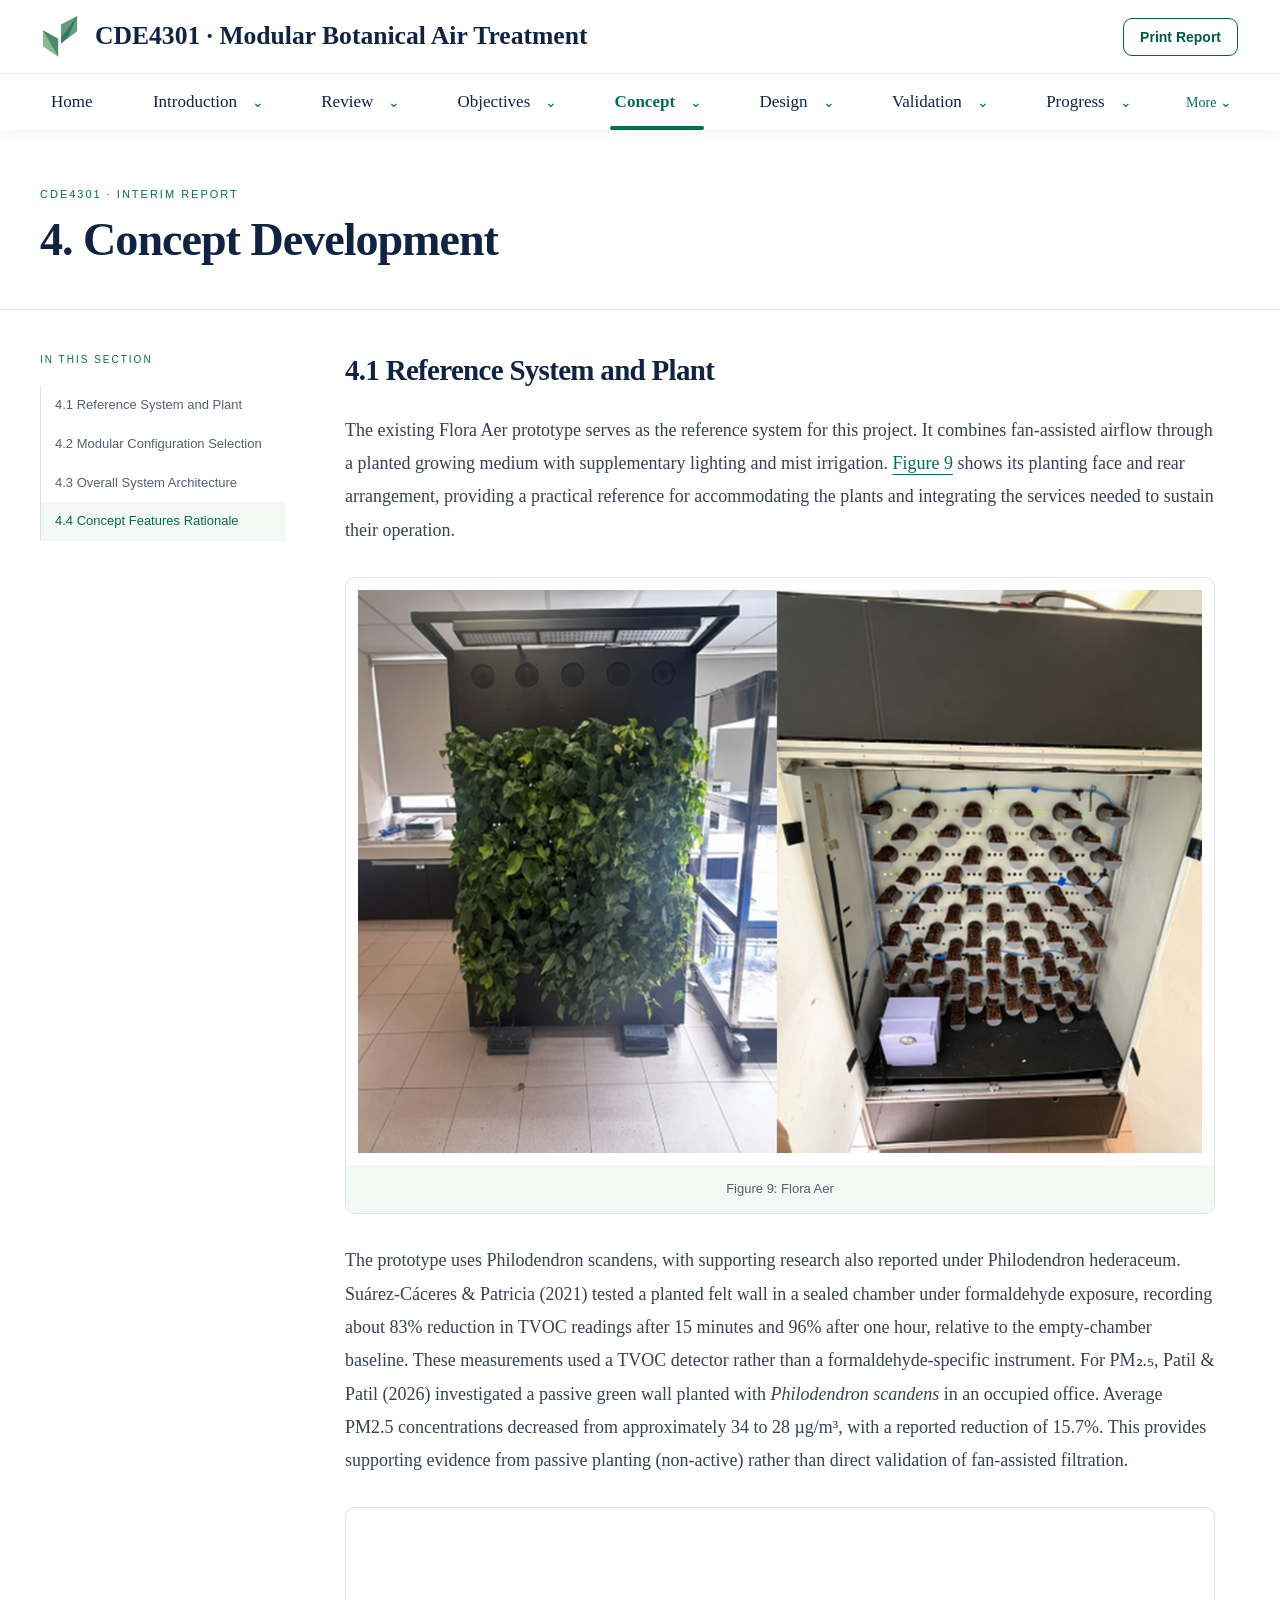
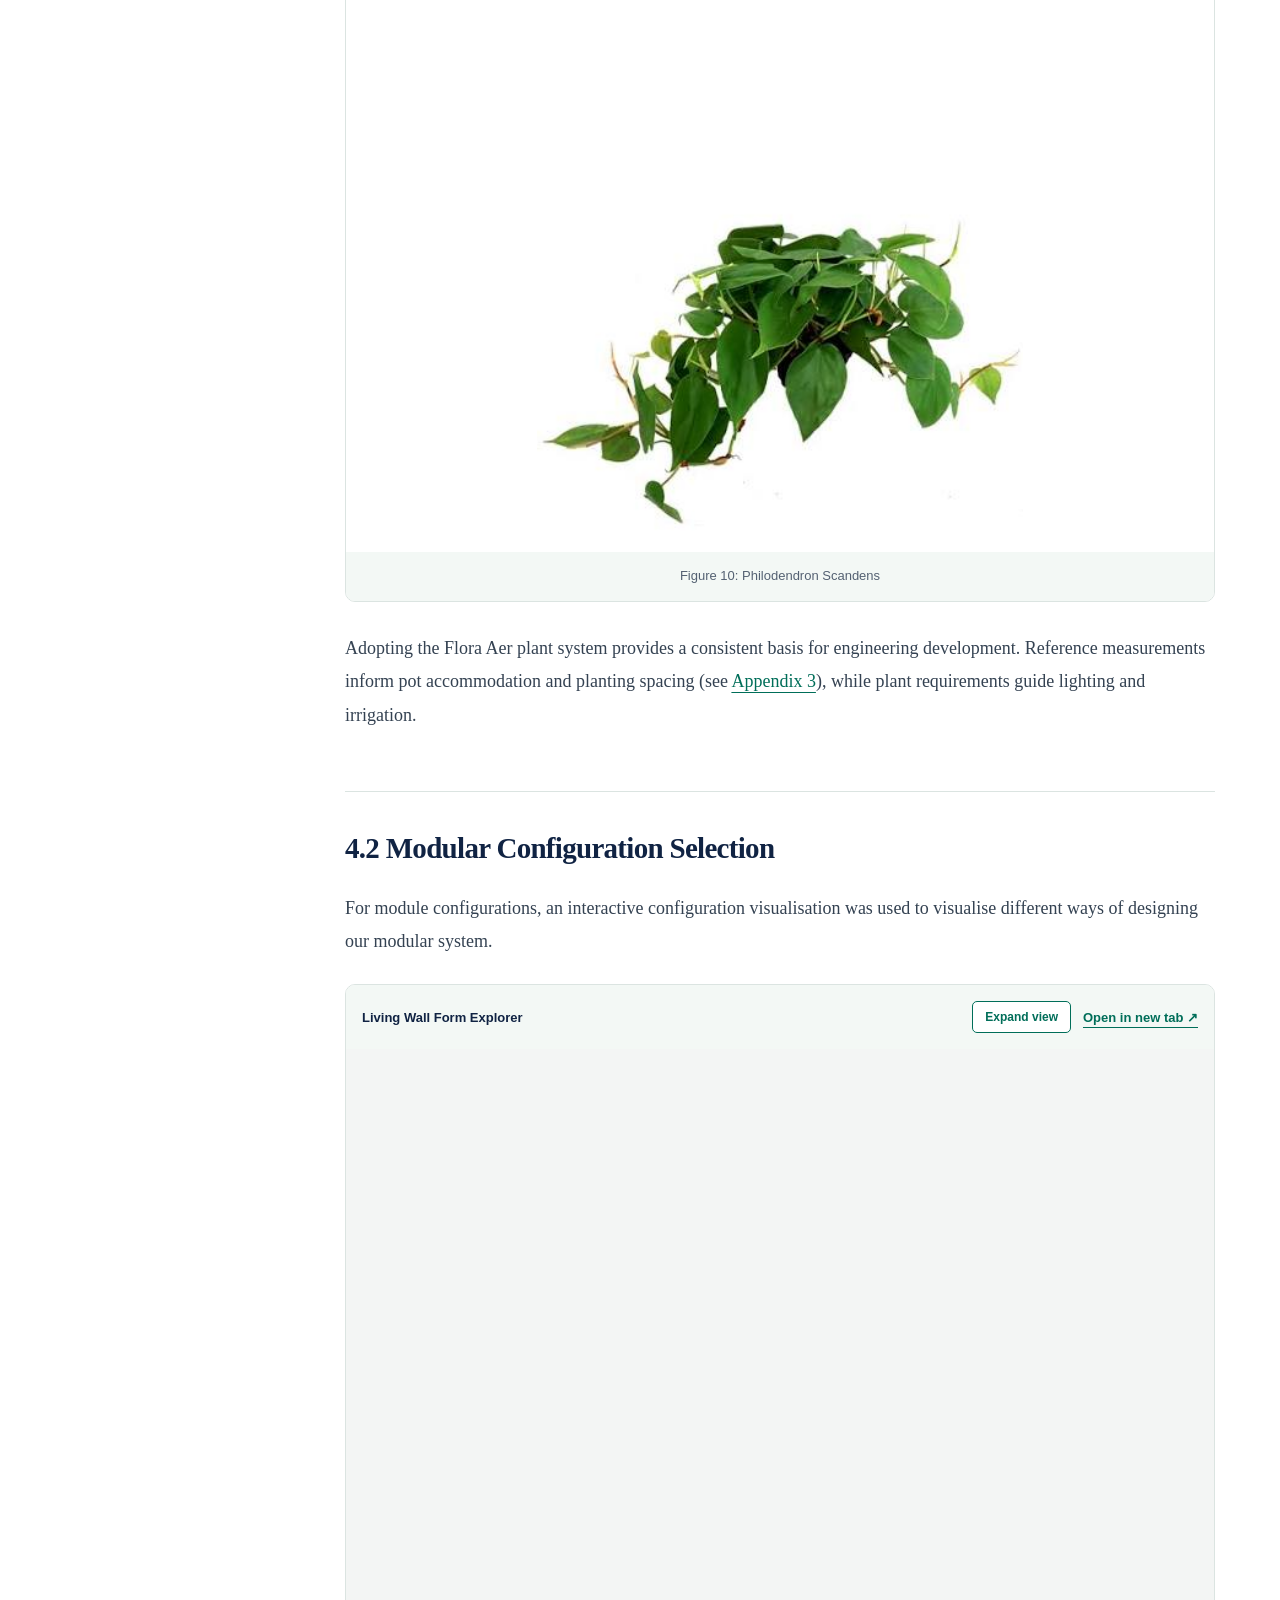
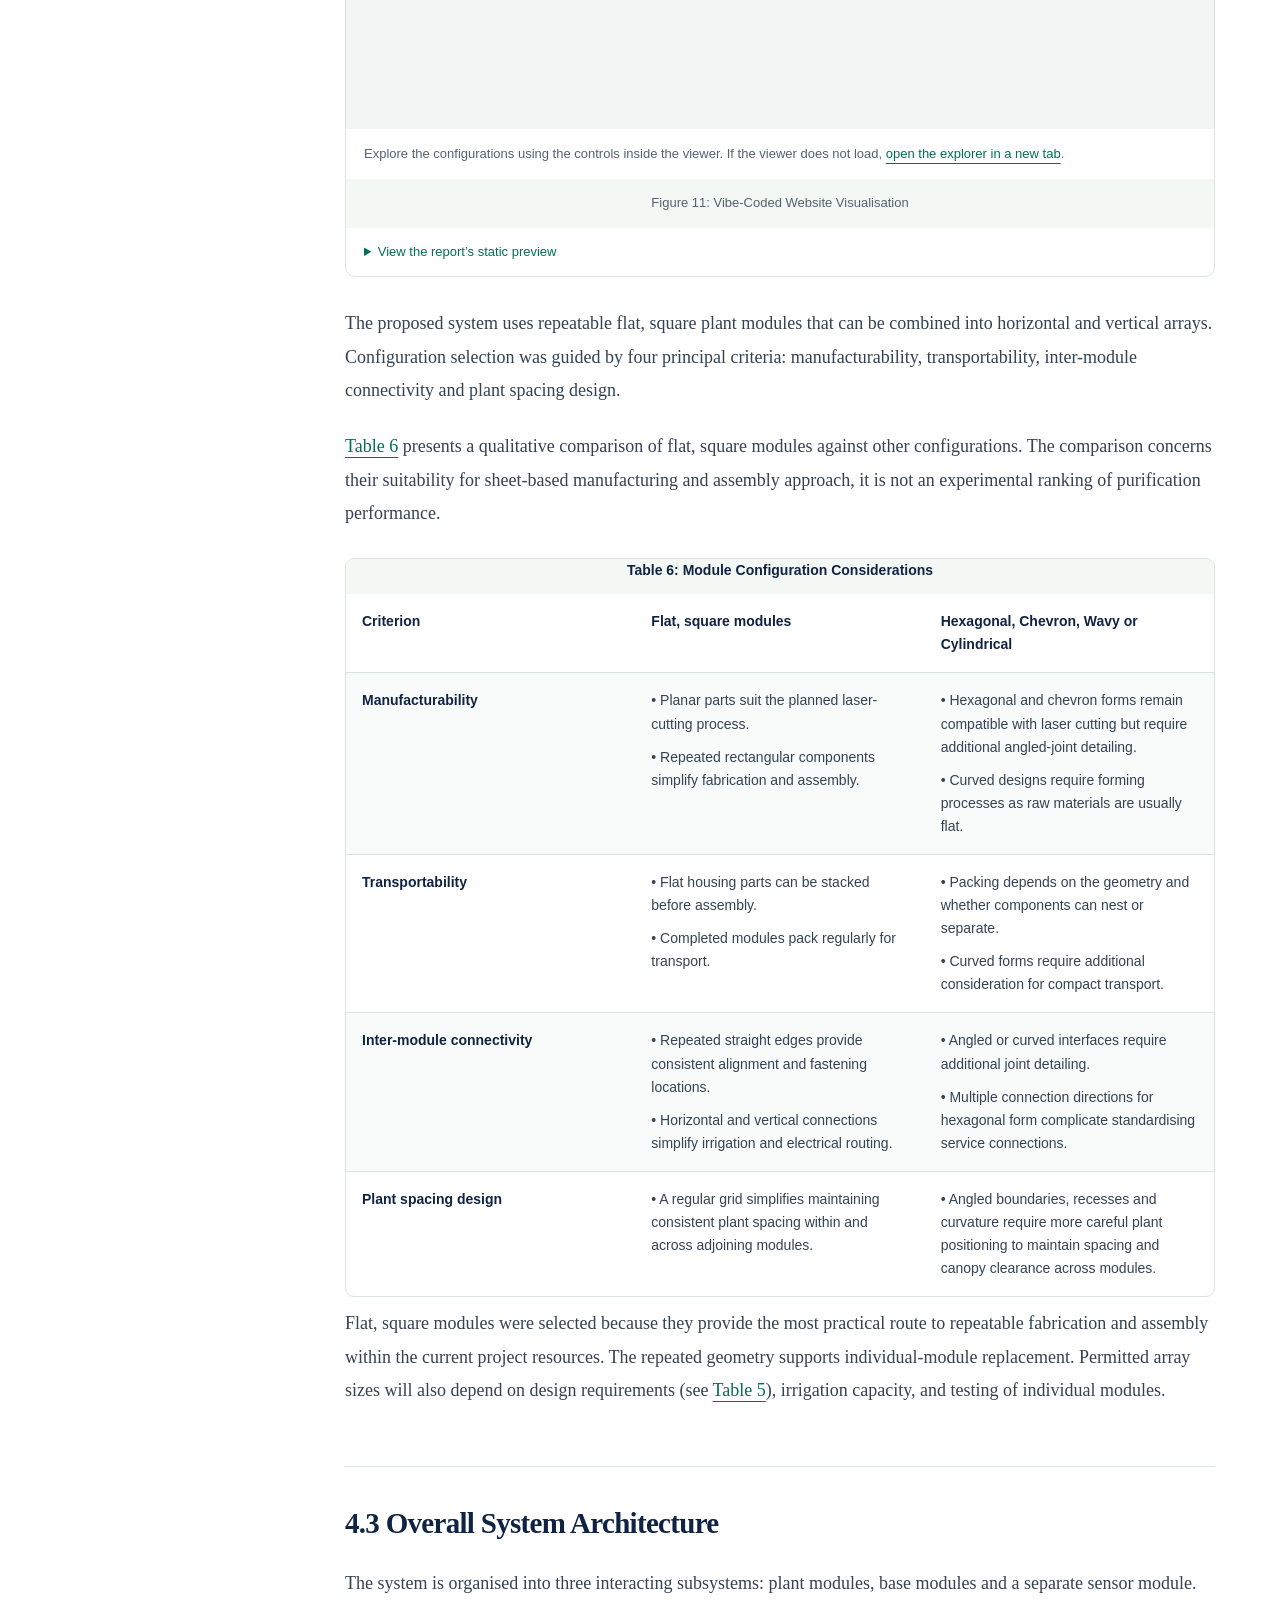
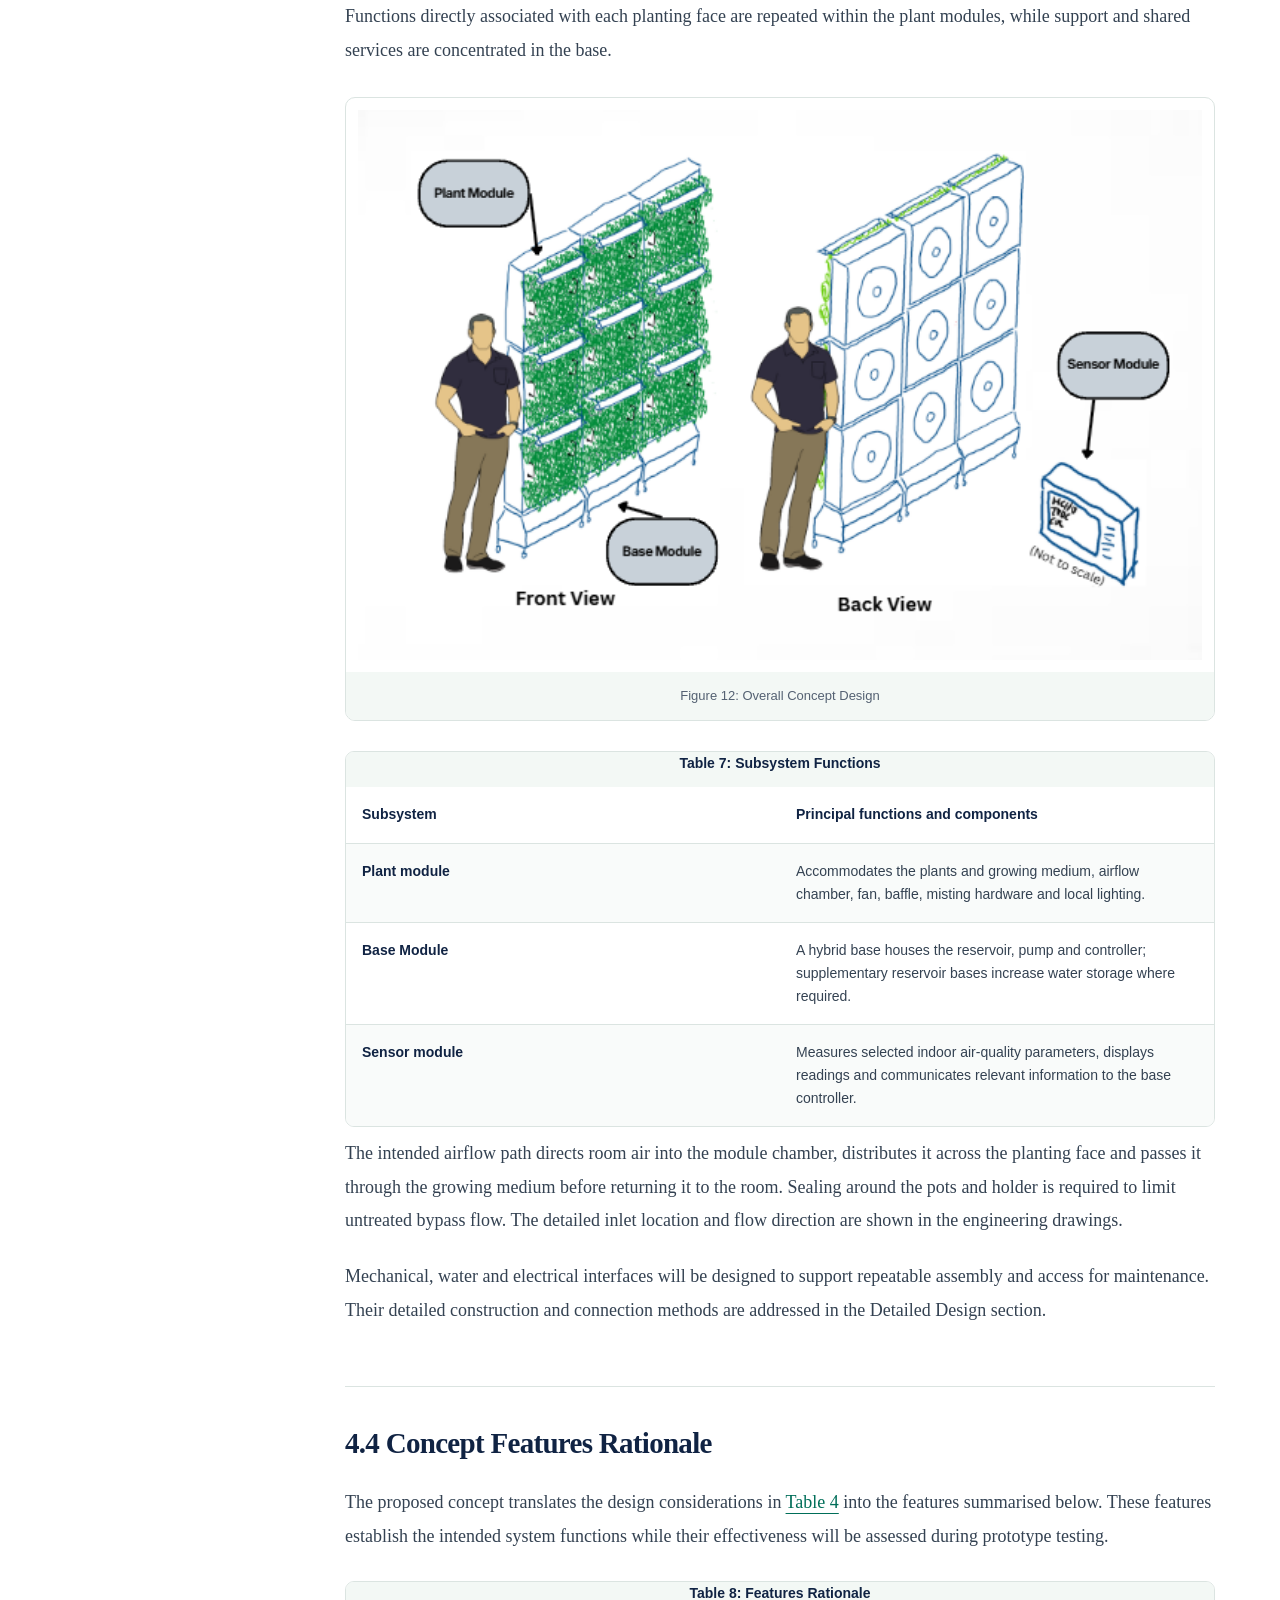
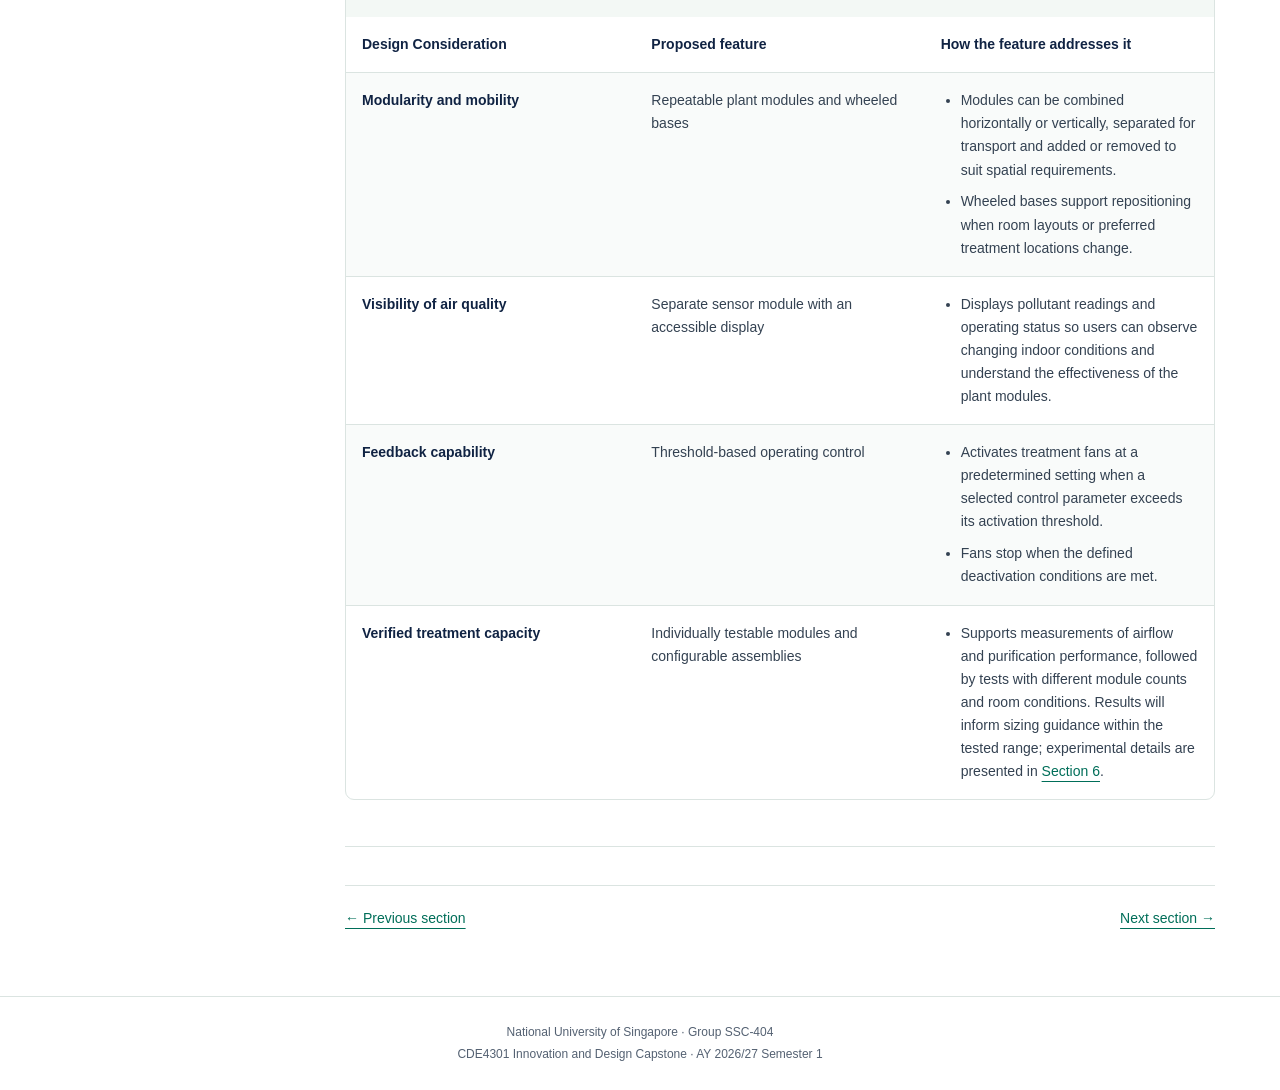
==== commit a2993ad2: "Add files via upload" ====
--- a/concept-development.html
+++ b/concept-development.html
@@ -44,6 +44,6 @@
 <button class="print-button" type="button" data-pdf><svg viewbox="0 0 24 24" fill="none" stroke="currentColor" stroke-width="1.5" aria-hidden="true"><path d="M6 9V3h12v6M6 18H3V9h18v9h-3M6 14h12v8H6zM17 12h1"></path></svg><span>Print Report<span class="pdf-label"> (PDF)</span></span></button></div>
 <nav class="navigation" aria-label="Report navigation"><button class="mobile-toggle" aria-expanded="false" aria-controls="nav-list">Explore the report <span aria-hidden="true">☰</span></button><ul class="nav-list" id="nav-list"><li class="nav-item"><a class="nav-link" href="index.html">Home</a></li></ul></nav>
 </header>
-<main id="main" class="engineering-page"><div class="section-hero"><p class="section-kicker">CDE4301 · Interim report</p><h1>4. Concept Development</h1></div><div class="report-layout"><aside class="section-sidebar" aria-label="On this page"><p>IN THIS SECTION</p><ol><li><a href="#reference-system">4.1 Reference System and Plant</a></li><li><a href="#configuration">4.2 Modular Configuration Selection</a></li><li><a href="#architecture">4.3 Overall System Architecture</a></li><li><a href="#rationale">4.4 Concept Features Rationale</a></li></ol></aside><article class="report-body"><section class="report-subsection" id="reference-system"><h2>4.1 Reference System and Plant</h2><p>The existing Flora Aer prototype serves as the reference system for this project. It combines fan-assisted airflow through a planted growing medium with supplementary lighting and mist irrigation. <a class="cross-ref" href="#figure-9">Figure 9</a> shows its planting face and rear arrangement, providing a practical reference for accommodating the plants and integrating the services needed to sustain their operation.</p><figure id="figure-9"><a href="assets/report-figure-9-1.png" target="_blank" rel="noopener" aria-label="Open Figure 9 at full size"><img src="assets/report-figure-9-1.png" alt="Figure 9: Flora Aer" loading="lazy" decoding="async" width="1536" height="1024"></a><figcaption>Figure 9: Flora Aer</figcaption></figure><p>The prototype uses Philodendron scandens, with supporting research also reported under Philodendron hederaceum. Suárez-Cáceres &amp; Patricia (2021) tested a planted felt wall in a sealed chamber under formaldehyde exposure, recording about 83% reduction in TVOC readings after 15 minutes and 96% after one hour, relative to the empty-chamber baseline. These measurements used a TVOC detector rather than a formaldehyde-specific instrument. For PM₂.₅, Patil &amp; Patil (2026) investigated a passive green wall planted with <em>Philodendron scandens</em> in an occupied office. Average PM2.5 concentrations decreased from approximately 34 to 28 µg/m³, with a reported reduction of 15.7%. This provides supporting evidence from passive planting (non-active) rather than direct validation of fan-assisted filtration.</p><figure id="figure-10"><a href="assets/report-figure-10-1.png" target="_blank" rel="noopener" aria-label="Open Figure 10 at full size"><img src="assets/report-figure-10-1.png" alt="Figure 10: Philodendron Scandens" loading="lazy" decoding="async" width="396" height="505"></a><figcaption>Figure 10: Philodendron Scandens</figcaption></figure><p>Adopting the Flora Aer plant system provides a consistent basis for engineering development. Reference measurements inform pot accommodation and planting spacing (see <a class="cross-ref" href="appendices.html#appendix-3">Appendix 3</a>), while plant requirements guide lighting and irrigation.</p></section><section class="report-subsection" id="configuration"><h2>4.2 Modular Configuration Selection</h2><p>For module configurations, an interactive configuration visualisation was used to visualise different ways of designing our modular system. </p><figure id="figure-11" class="interactive-figure"><div class="explorer-toolbar"><span>Living Wall Form Explorer</span><div><button type="button" id="expand-explorer">Expand view</button><a href="https://livingwall-l3kwdyjj.manus.space/" target="_blank" rel="noopener">Open in new tab ↗</a></div></div><div class="explorer-stage" id="explorer-stage"><iframe src="https://livingwall-l3kwdyjj.manus.space/" title="Interactive Living Wall Form Explorer — explore modular configurations" loading="lazy" allow="fullscreen" allowfullscreen referrerpolicy="strict-origin-when-cross-origin"></iframe></div><p class="embed-help">Explore the configurations using the controls inside the viewer. If the viewer does not load, <a href="https://livingwall-l3kwdyjj.manus.space/" target="_blank" rel="noopener">open the explorer in a new tab</a>.</p><figcaption>Figure 11: Vibe-Coded Website Visualisation</figcaption><details class="preview-details"><summary>View the report’s static preview</summary><img src="assets/figure-11-configuration-preview.png" alt="Preview of the Living Wall Form Explorer" loading="lazy" width="859" height="487"></details></figure><p>The proposed system uses repeatable flat, square plant modules that can be combined into horizontal and vertical arrays. Configuration selection was guided by four principal criteria: manufacturability, transportability, inter-module connectivity and plant spacing design. </p><p><a class="cross-ref" href="#table-6">Table 6</a> presents a qualitative comparison of flat, square modules against other configurations. The comparison concerns their suitability for sheet-based manufacturing and assembly approach, it is not an experimental ranking of purification performance.</p><div class="table-scroll" tabindex="0" role="region" aria-label="Table 6"><table id="table-6"><caption>Table 6: Module Configuration Considerations</caption><tr><th scope="col"><p>Criterion</p></th><th scope="col"><p>Flat, square modules</p></th><th scope="col"><p>Hexagonal, Chevron, Wavy or Cylindrical</p></th></tr><tr><th scope="row"><p>Manufacturability</p></th><td><p>• Planar parts suit the planned laser-cutting process.</p><p>• Repeated rectangular components simplify fabrication and assembly.</p></td><td><p>• Hexagonal and chevron forms remain compatible with laser cutting but require additional angled-joint detailing.</p><p>• Curved designs require forming processes as raw materials are usually flat.</p></td></tr><tr><th scope="row"><p>Transportability</p></th><td><p>• Flat housing parts can be stacked before assembly.</p><p>• Completed modules pack regularly for transport.</p></td><td><p>• Packing depends on the geometry and whether components can nest or separate.</p><p>• Curved forms require additional consideration for compact transport.</p></td></tr><tr><th scope="row"><p>Inter-module connectivity</p></th><td><p>• Repeated straight edges provide consistent alignment and fastening locations.</p><p>• Horizontal and vertical connections simplify irrigation and electrical routing.</p></td><td><p>• Angled or curved interfaces require additional joint detailing.</p><p>• Multiple connection directions for hexagonal form complicate standardising service connections.</p></td></tr><tr><th scope="row"><p>Plant spacing design </p></th><td><p>• A regular grid simplifies maintaining consistent plant spacing within and across adjoining modules.</p></td><td><p>• Angled boundaries, recesses and curvature require more careful plant positioning to maintain spacing and canopy clearance across modules.</p></td></tr></table></div><p>Flat, square modules were selected because they provide the most practical route to repeatable fabrication and assembly within the current project resources. The repeated geometry supports individual-module replacement.  Permitted array sizes will also depend on design requirements (see <a class="cross-ref" href="project-definition.html#table-5">Table 5</a>), irrigation capacity, and testing of individual modules.</p></section><section class="report-subsection" id="architecture"><h2>4.3 Overall System Architecture</h2><p>The system is organised into three interacting subsystems: plant modules, base modules and a separate sensor module. Functions directly associated with each planting face are repeated within the plant modules, while support and shared services are concentrated in the base.</p><figure id="figure-12"><a href="assets/report-figure-12-1.png" target="_blank" rel="noopener" aria-label="Open Figure 12 at full size"><img src="assets/report-figure-12-1.png" alt="Figure 12: Overall Concept Design" loading="lazy" decoding="async" width="568" height="370"></a><figcaption>Figure 12: Overall Concept Design</figcaption></figure><div class="table-scroll" tabindex="0" role="region" aria-label="Table 7"><table id="table-7"><caption>Table 7: Subsystem Functions</caption><tr><th scope="col"><p>Subsystem</p></th><th scope="col"><p>Principal functions and components</p></th></tr><tr><th scope="row"><p>Plant module</p></th><td><p>Accommodates the plants and growing medium, airflow chamber, fan, baffle, misting hardware and local lighting.</p></td></tr><tr><th scope="row"><p>Base Module</p></th><td><p>A hybrid base houses the reservoir, pump and controller; supplementary reservoir bases increase water storage where required. </p></td></tr><tr><th scope="row"><p>Sensor module</p></th><td><p>Measures selected indoor air-quality parameters, displays readings and communicates relevant information to the base controller.</p></td></tr></table></div><p>The intended airflow path directs room air into the module chamber, distributes it across the planting face and passes it through the growing medium before returning it to the room. Sealing around the pots and holder is required to limit untreated bypass flow. The detailed inlet location and flow direction are shown in the engineering drawings.</p><p>Mechanical, water and electrical interfaces will be designed to support repeatable assembly and access for maintenance. Their detailed construction and connection methods are addressed in the Detailed Design section.</p></section><section class="report-subsection" id="rationale"><h2>4.4 Concept Features Rationale</h2><p>The proposed concept translates the design considerations in <a class="cross-ref" href="project-definition.html#table-4">Table 4</a> into the features summarised below. These features establish the intended system functions while their effectiveness will be assessed during prototype testing. </p><div class="table-scroll" tabindex="0" role="region" aria-label="Table 8"><table id="table-8"><caption>Table 8: Features Rationale</caption><tr><th scope="col"><p>Design Consideration</p></th><th scope="col"><p>Proposed feature</p></th><th scope="col"><p>How the feature addresses it</p></th></tr><tr><th scope="row"><p>Modularity and mobility</p></th><td><p>Repeatable plant modules and wheeled bases</p></td><td><p>Modules can be combined horizontally or vertically, separated for transport and added or removed to suit spatial requirements. </p><p>Wheeled bases support repositioning when room layouts or preferred treatment locations change.</p></td></tr><tr><th scope="row"><p>Visibility of air quality</p></th><td><p>Separate sensor module with an accessible display</p></td><td><p>Displays pollutant readings and operating status so users can observe changing indoor conditions and understand the effectiveness of the plant modules. </p></td></tr><tr><th scope="row"><p>Feedback capability</p></th><td><p>Threshold-based operating control</p></td><td><p>Activates treatment fans at a predetermined setting when a selected control parameter exceeds its activation threshold. </p><p>Fans stop when the defined deactivation conditions are met.</p></td></tr><tr><th scope="row"><p>Verified treatment capacity</p></th><td><p>Individually testable modules and configurable assemblies</p></td><td><p>Supports measurements of airflow and purification performance, followed by tests with different module counts and room conditions. Results will inform sizing guidance within the tested range; experimental details are presented in <a class="cross-ref" href="validation.html">Section 6</a>. </p></td></tr></table></div></section><div class="section-end"><a href="project-definition.html">← Previous section</a><a href="engineering-design.html">Next section →</a></div></article></div></main><footer>National University of Singapore · Group SSC-404<br>CDE4301 Innovation and Design Capstone · AY 2026/27 Semester 1</footer>
+<main id="main" class="engineering-page"><div class="section-hero"><p class="section-kicker">CDE4301 · Interim report</p><h1>4. Concept Development</h1></div><div class="report-layout"><aside class="section-sidebar" aria-label="On this page"><p>IN THIS SECTION</p><ol><li><a href="#reference-system">4.1 Reference System and Plant</a></li><li><a href="#configuration">4.2 Modular Configuration Selection</a></li><li><a href="#architecture">4.3 Overall System Architecture</a></li><li><a href="#rationale">4.4 Concept Features Rationale</a></li></ol></aside><article class="report-body"><section class="report-subsection" id="reference-system"><h2>4.1 Reference System and Plant</h2><p>The existing Flora Aer prototype serves as the reference system for this project. It combines fan-assisted airflow through a planted growing medium with supplementary lighting and mist irrigation. <a class="cross-ref" href="#figure-9">Figure 9</a> shows its planting face and rear arrangement, providing a practical reference for accommodating the plants and integrating the services needed to sustain their operation.</p><figure id="figure-9"><a href="assets/report-figure-9-1.png" target="_blank" rel="noopener" aria-label="Open Figure 9 at full size"><img src="assets/report-figure-9-1.png" alt="Figure 9: Flora Aer" loading="lazy" decoding="async" width="1536" height="1024"></a><figcaption>Figure 9: Flora Aer</figcaption></figure><p>The prototype uses Philodendron scandens, with supporting research also reported under Philodendron hederaceum. Suárez-Cáceres &amp; Patricia (2021) tested a planted felt wall in a sealed chamber under formaldehyde exposure, recording about 83% reduction in TVOC readings after 15 minutes and 96% after one hour, relative to the empty-chamber baseline. These measurements used a TVOC detector rather than a formaldehyde-specific instrument. For PM₂.₅, Patil &amp; Patil (2026) investigated a passive green wall planted with <em>Philodendron scandens</em> in an occupied office. Average PM2.5 concentrations decreased from approximately 34 to 28 µg/m³, with a reported reduction of 15.7%. This provides supporting evidence from passive planting (non-active) rather than direct validation of fan-assisted filtration.</p><figure id="figure-10"><a href="assets/report-figure-10-1.png" target="_blank" rel="noopener" aria-label="Open Figure 10 at full size"><img src="assets/report-figure-10-1.png" alt="Figure 10: Philodendron Scandens" loading="lazy" decoding="async" width="396" height="505"></a><figcaption>Figure 10: Philodendron Scandens</figcaption></figure><p>Adopting the Flora Aer plant system provides a consistent basis for engineering development. Reference measurements inform pot accommodation and planting spacing (see <a class="cross-ref" href="appendices.html#appendix-3">Appendix 3</a>), while plant requirements guide lighting and irrigation.</p></section><section class="report-subsection" id="configuration"><h2>4.2 Modular Configuration Selection</h2><p>For module configurations, an interactive configuration visualisation was used to visualise different ways of designing our modular system. </p><figure id="figure-11" class="interactive-figure"><div class="explorer-toolbar"><span>Living Wall Form Explorer</span><div><button type="button" id="expand-explorer">Expand view</button><a href="https://livingwall-l3kwdyjj.manus.space/" target="_blank" rel="noopener">Open in new tab ↗</a></div></div><div class="explorer-stage" id="explorer-stage"><iframe src="https://livingwall-l3kwdyjj.manus.space/" title="Interactive Living Wall Form Explorer — explore modular configurations" loading="lazy" allow="fullscreen" allowfullscreen referrerpolicy="strict-origin-when-cross-origin"></iframe></div><p class="embed-help">Explore the configurations using the controls inside the viewer. If the viewer does not load, <a href="https://livingwall-l3kwdyjj.manus.space/" target="_blank" rel="noopener">open the explorer in a new tab</a>.</p><figcaption>Figure 11: Vibe-Coded Website Visualisation</figcaption><details class="preview-details"><summary>View the report’s static preview</summary><img src="assets/figure-11-configuration-preview.png" alt="Preview of the Living Wall Form Explorer" loading="lazy" width="859" height="487"></details></figure><p>The proposed system uses repeatable flat, square plant modules that can be combined into horizontal and vertical arrays. Configuration selection was guided by four principal criteria: manufacturability, transportability, inter-module connectivity and plant spacing design. </p><p><a class="cross-ref" href="#table-6">Table 6</a> presents a qualitative comparison of flat, square modules against other configurations. The comparison concerns their suitability for sheet-based manufacturing and assembly approach, it is not an experimental ranking of purification performance.</p><div class="table-scroll" tabindex="0" role="region" aria-label="Table 6"><table id="table-6"><caption>Table 6: Module Configuration Considerations</caption><tr><th scope="col"><p>Criterion</p></th><th scope="col"><p>Flat, square modules</p></th><th scope="col"><p>Hexagonal, Chevron, Wavy or Cylindrical</p></th></tr><tr><th scope="row"><p>Manufacturability</p></th><td><p>• Planar parts suit the planned laser-cutting process.</p><p>• Repeated rectangular components simplify fabrication and assembly.</p></td><td><p>• Hexagonal and chevron forms remain compatible with laser cutting but require additional angled-joint detailing.</p><p>• Curved designs require forming processes as raw materials are usually flat.</p></td></tr><tr><th scope="row"><p>Transportability</p></th><td><p>• Flat housing parts can be stacked before assembly.</p><p>• Completed modules pack regularly for transport.</p></td><td><p>• Packing depends on the geometry and whether components can nest or separate.</p><p>• Curved forms require additional consideration for compact transport.</p></td></tr><tr><th scope="row"><p>Inter-module connectivity</p></th><td><p>• Repeated straight edges provide consistent alignment and fastening locations.</p><p>• Horizontal and vertical connections simplify irrigation and electrical routing.</p></td><td><p>• Angled or curved interfaces require additional joint detailing.</p><p>• Multiple connection directions for hexagonal form complicate standardising service connections.</p></td></tr><tr><th scope="row"><p>Plant spacing design </p></th><td><p>• A regular grid simplifies maintaining consistent plant spacing within and across adjoining modules.</p></td><td><p>• Angled boundaries, recesses and curvature require more careful plant positioning to maintain spacing and canopy clearance across modules.</p></td></tr></table></div><p>Flat, square modules were selected because they provide the most practical route to repeatable fabrication and assembly within the current project resources. The repeated geometry supports individual-module replacement.  Permitted array sizes will also depend on design requirements (see <a class="cross-ref" href="project-definition.html#table-5">Table 5</a>), irrigation capacity, and testing of individual modules.</p></section><section class="report-subsection" id="architecture"><h2>4.3 Overall System Architecture</h2><p>The system is organised into three interacting subsystems: plant modules, base modules and a separate sensor module. Functions directly associated with each planting face are repeated within the plant modules, while support and shared services are concentrated in the base.</p><figure id="figure-12"><a href="assets/report-figure-12-1.png" target="_blank" rel="noopener" aria-label="Open Figure 12 at full size"><img src="assets/report-figure-12-1.png" alt="Figure 12: Overall Concept Design" loading="lazy" decoding="async" width="568" height="370"></a><figcaption>Figure 12: Overall Concept Design</figcaption></figure><div class="table-scroll" tabindex="0" role="region" aria-label="Table 7"><table id="table-7"><caption>Table 7: Subsystem Functions</caption><tr><th scope="col"><p>Subsystem</p></th><th scope="col"><p>Principal functions and components</p></th></tr><tr><th scope="row"><p>Plant module</p></th><td><p>Accommodates the plants and growing medium, airflow chamber, fan, baffle, misting hardware and local lighting.</p></td></tr><tr><th scope="row"><p>Base Module</p></th><td><p>A hybrid base houses the reservoir, pump and controller; supplementary reservoir bases increase water storage where required. </p></td></tr><tr><th scope="row"><p>Sensor module</p></th><td><p>Measures selected indoor air-quality parameters, displays readings and communicates relevant information to the base controller.</p></td></tr></table></div><p>The intended airflow path directs room air into the module chamber, distributes it across the planting face and passes it through the growing medium before returning it to the room. Sealing around the pots and holder is required to limit untreated bypass flow. The detailed inlet location and flow direction are shown in the engineering drawings.</p><p>Mechanical, water and electrical interfaces will be designed to support repeatable assembly and access for maintenance. Their detailed construction and connection methods are addressed in the Detailed Design section.</p></section><section class="report-subsection" id="rationale"><h2>4.4 Concept Features Rationale</h2><p>The proposed concept translates the design considerations in <a class="cross-ref" href="project-definition.html#table-4">Table 4</a> into the features summarised below. These features establish the intended system functions while their effectiveness will be assessed during prototype testing. </p><div class="table-scroll" tabindex="0" role="region" aria-label="Table 8"><table id="table-8"><caption>Table 8: Features Rationale</caption><tr><th scope="col"><p>Design Consideration</p></th><th scope="col"><p>Proposed feature</p></th><th scope="col"><p>How the feature addresses it</p></th></tr><tr><th scope="row"><p>Modularity and mobility</p></th><td><p>Repeatable plant modules and wheeled bases</p></td><td><ul class="pdf-table-bullets" style="list-style: disc outside; margin: 0; padding-left: 1.25rem;"><li style="display: list-item; margin: 0 0 0.55rem;">Modules can be combined horizontally or vertically, separated for transport and added or removed to suit spatial requirements. </li><li style="display: list-item; margin: 0;">Wheeled bases support repositioning when room layouts or preferred treatment locations change.</li></ul></td></tr><tr><th scope="row"><p>Visibility of air quality</p></th><td><p>Separate sensor module with an accessible display</p></td><td><ul class="pdf-table-bullets" style="list-style: disc outside; margin: 0; padding-left: 1.25rem;"><li style="display: list-item; margin: 0;">Displays pollutant readings and operating status so users can observe changing indoor conditions and understand the effectiveness of the plant modules. </li></ul></td></tr><tr><th scope="row"><p>Feedback capability</p></th><td><p>Threshold-based operating control</p></td><td><ul class="pdf-table-bullets" style="list-style: disc outside; margin: 0; padding-left: 1.25rem;"><li style="display: list-item; margin: 0 0 0.55rem;">Activates treatment fans at a predetermined setting when a selected control parameter exceeds its activation threshold. </li><li style="display: list-item; margin: 0;">Fans stop when the defined deactivation conditions are met.</li></ul></td></tr><tr><th scope="row"><p>Verified treatment capacity</p></th><td><p>Individually testable modules and configurable assemblies</p></td><td><ul class="pdf-table-bullets" style="list-style: disc outside; margin: 0; padding-left: 1.25rem;"><li style="display: list-item; margin: 0;">Supports measurements of airflow and purification performance, followed by tests with different module counts and room conditions. Results will inform sizing guidance within the tested range; experimental details are presented in <a class="cross-ref" href="validation.html">Section 6</a>. </li></ul></td></tr></table></div></section><div class="section-end"><a href="project-definition.html">← Previous section</a><a href="engineering-design.html">Next section →</a></div></article></div></main><footer>National University of Singapore · Group SSC-404<br>CDE4301 Innovation and Design Capstone · AY 2026/27 Semester 1</footer>
 <dialog id="notice" aria-labelledby="notice-title"><h2 id="notice-title">Report in preparation</h2><p id="notice-text"></p><form method="dialog"><button class="primary">Close</button></form></dialog>
 <script src="report.js" defer></script></body></html>
